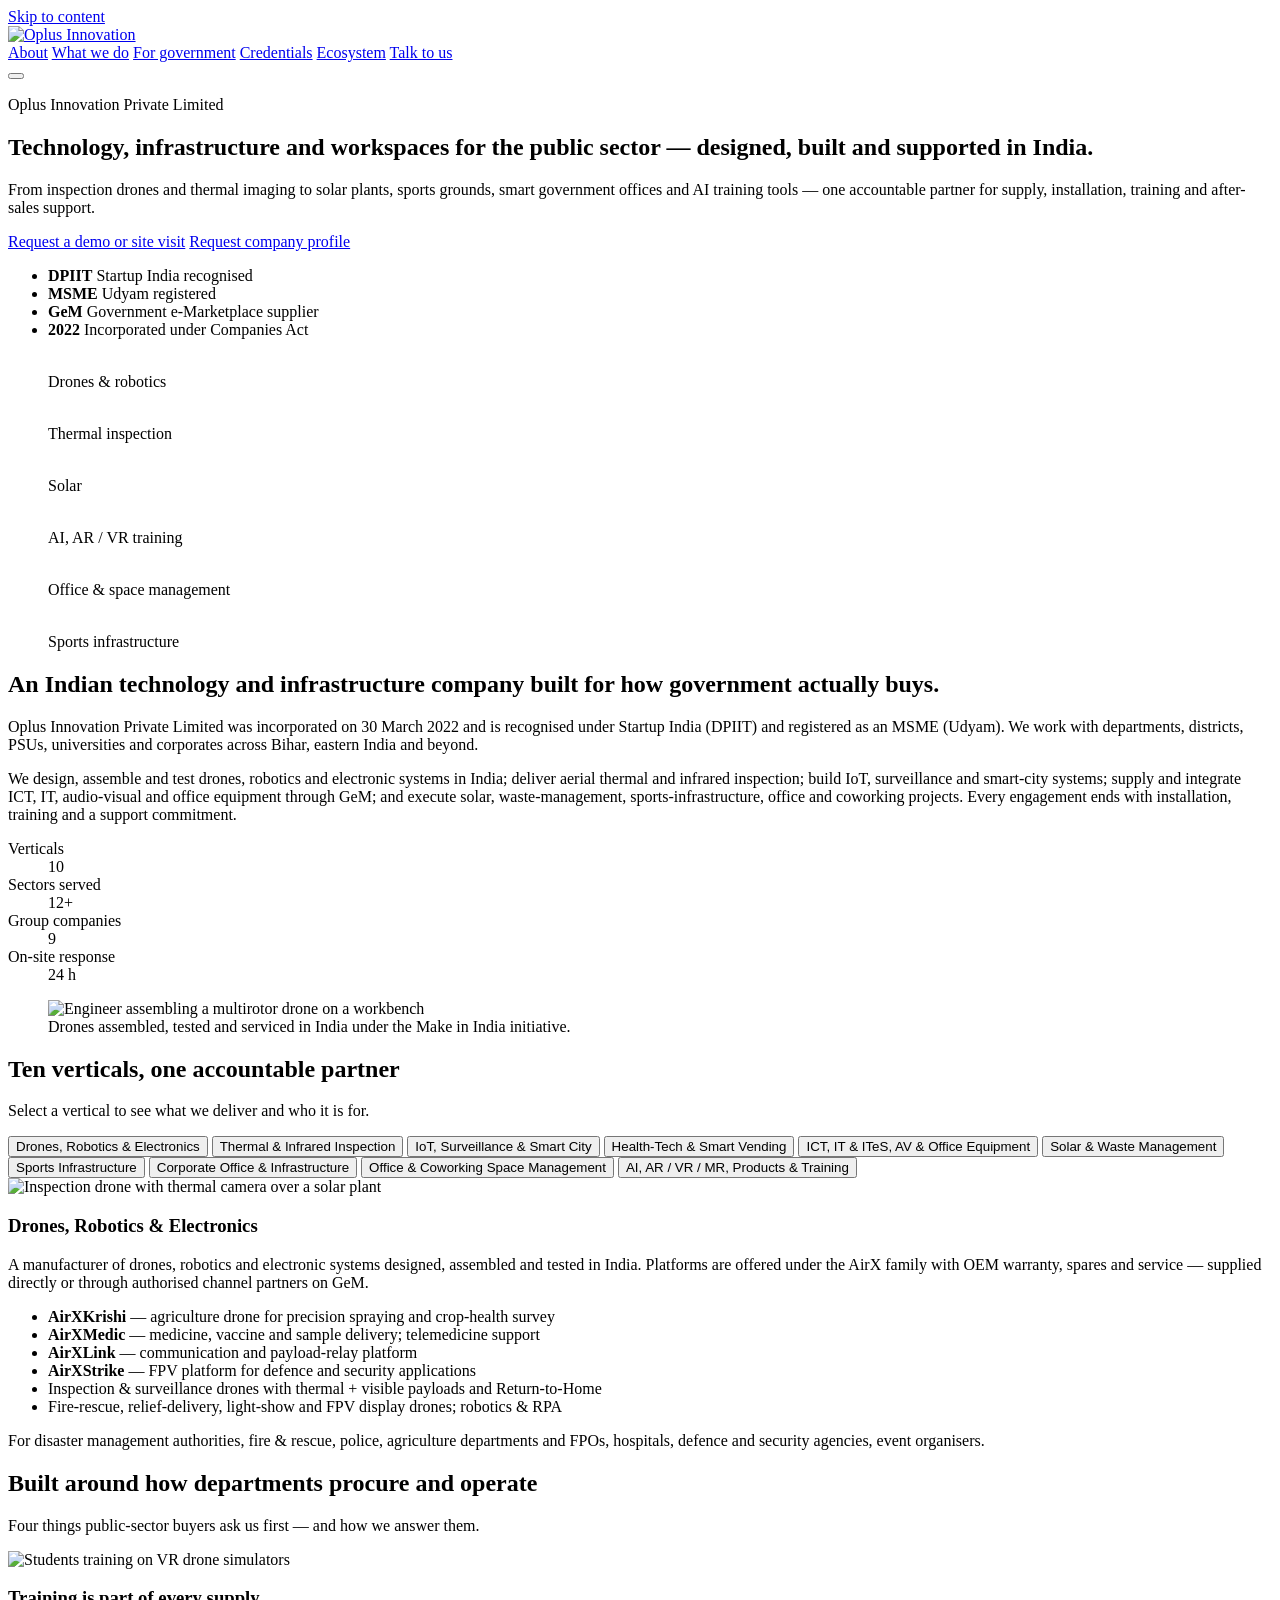
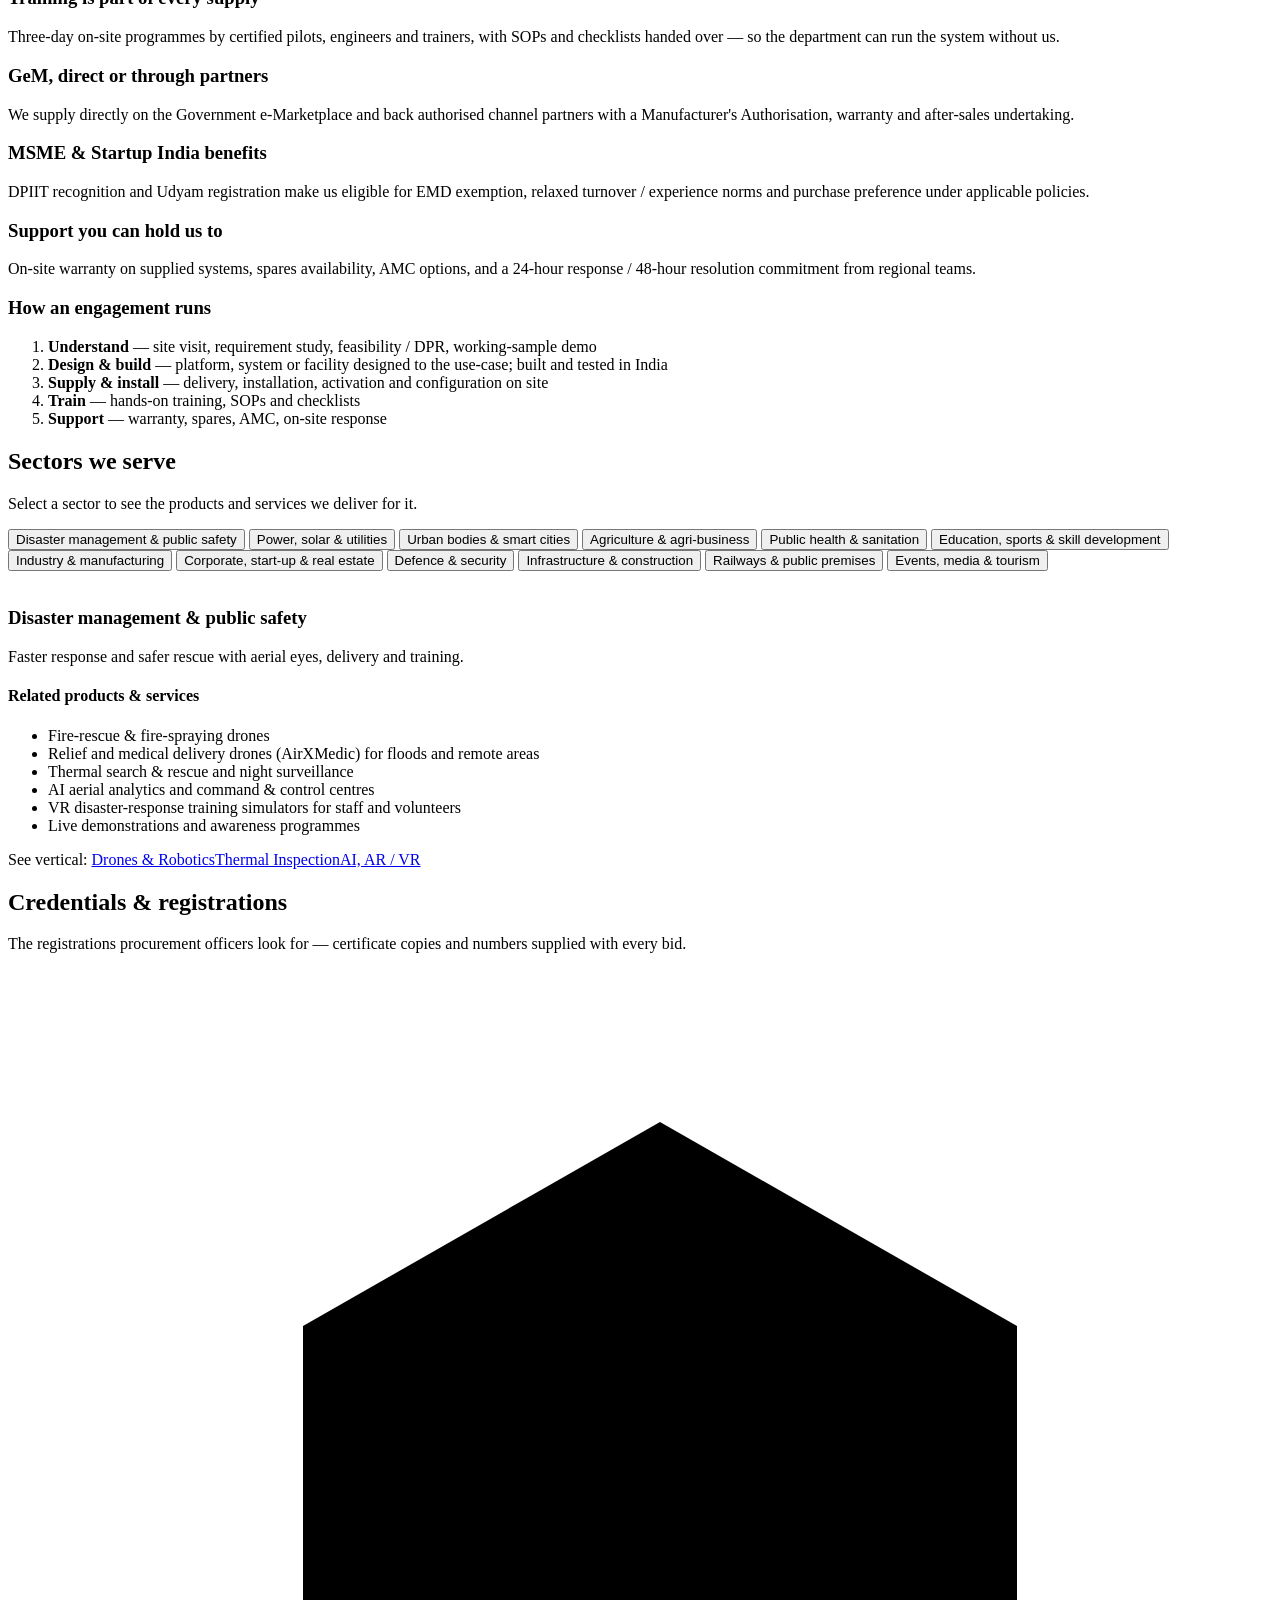
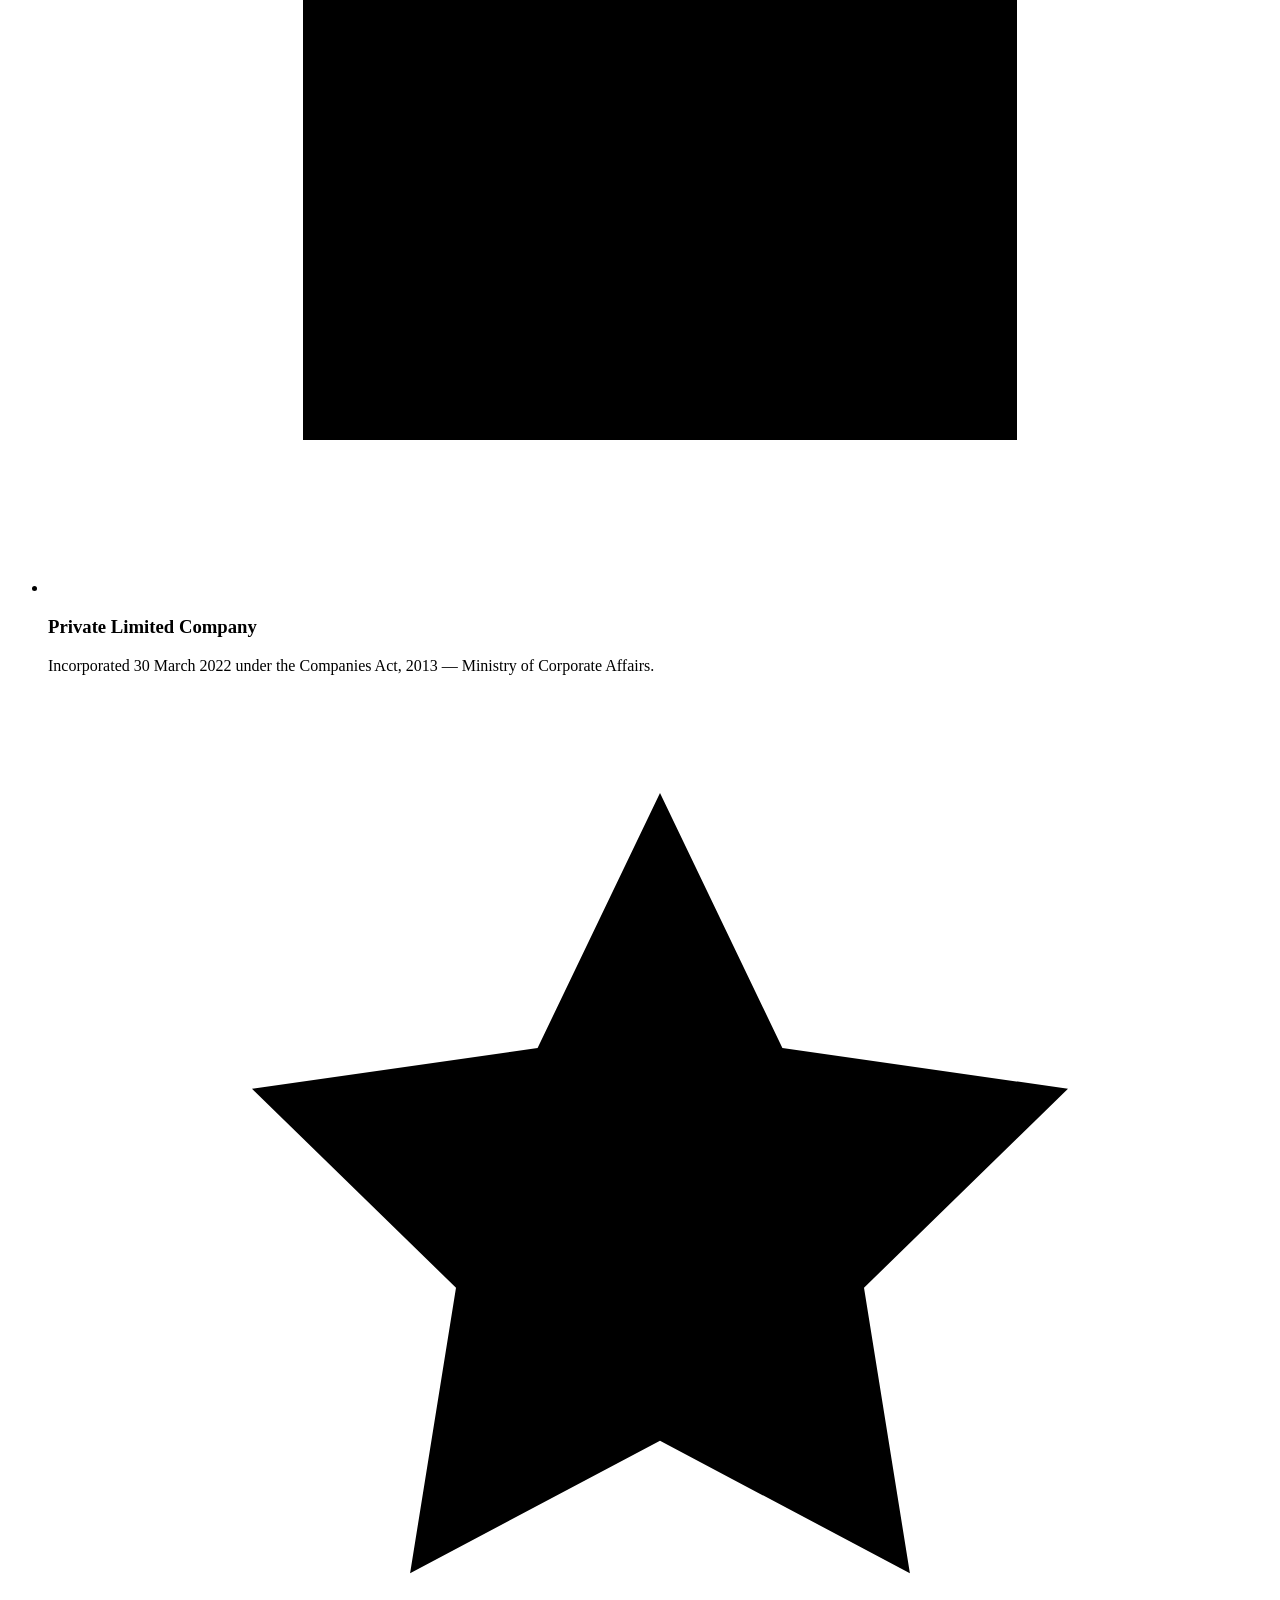
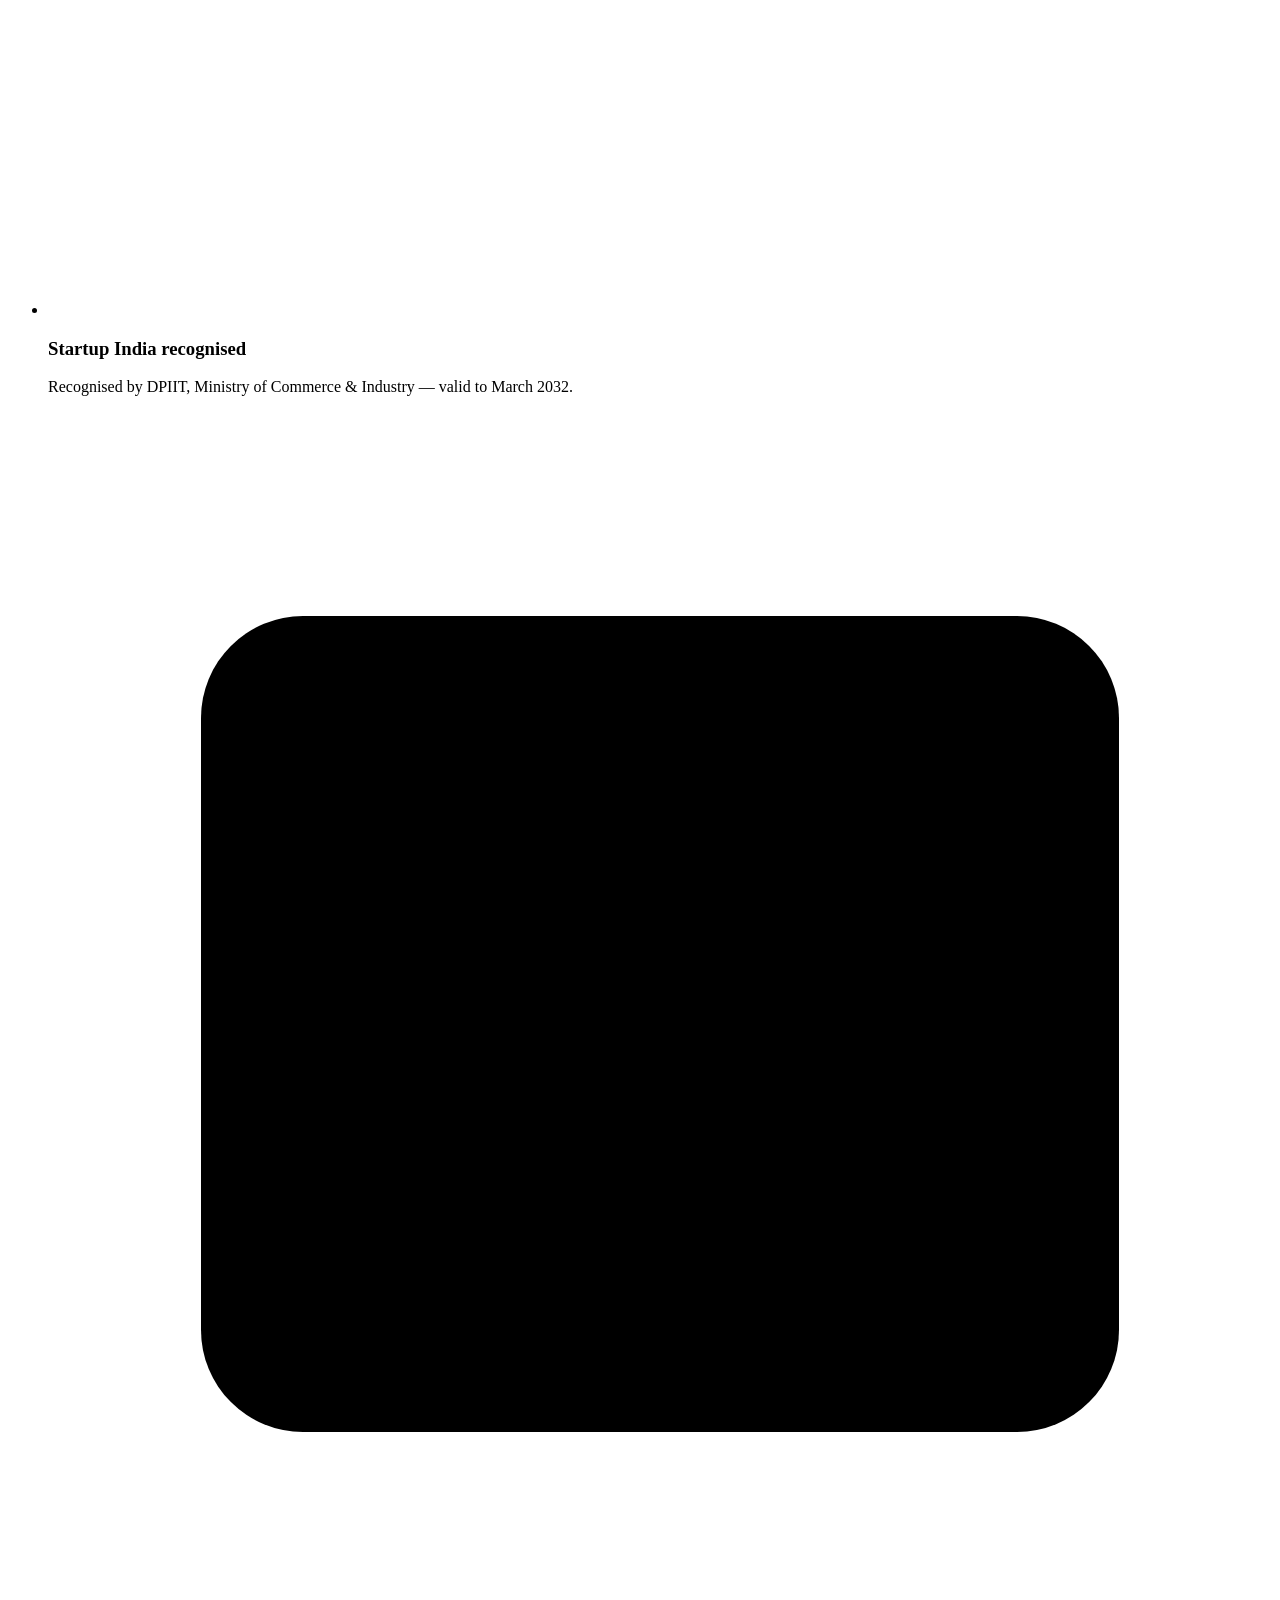
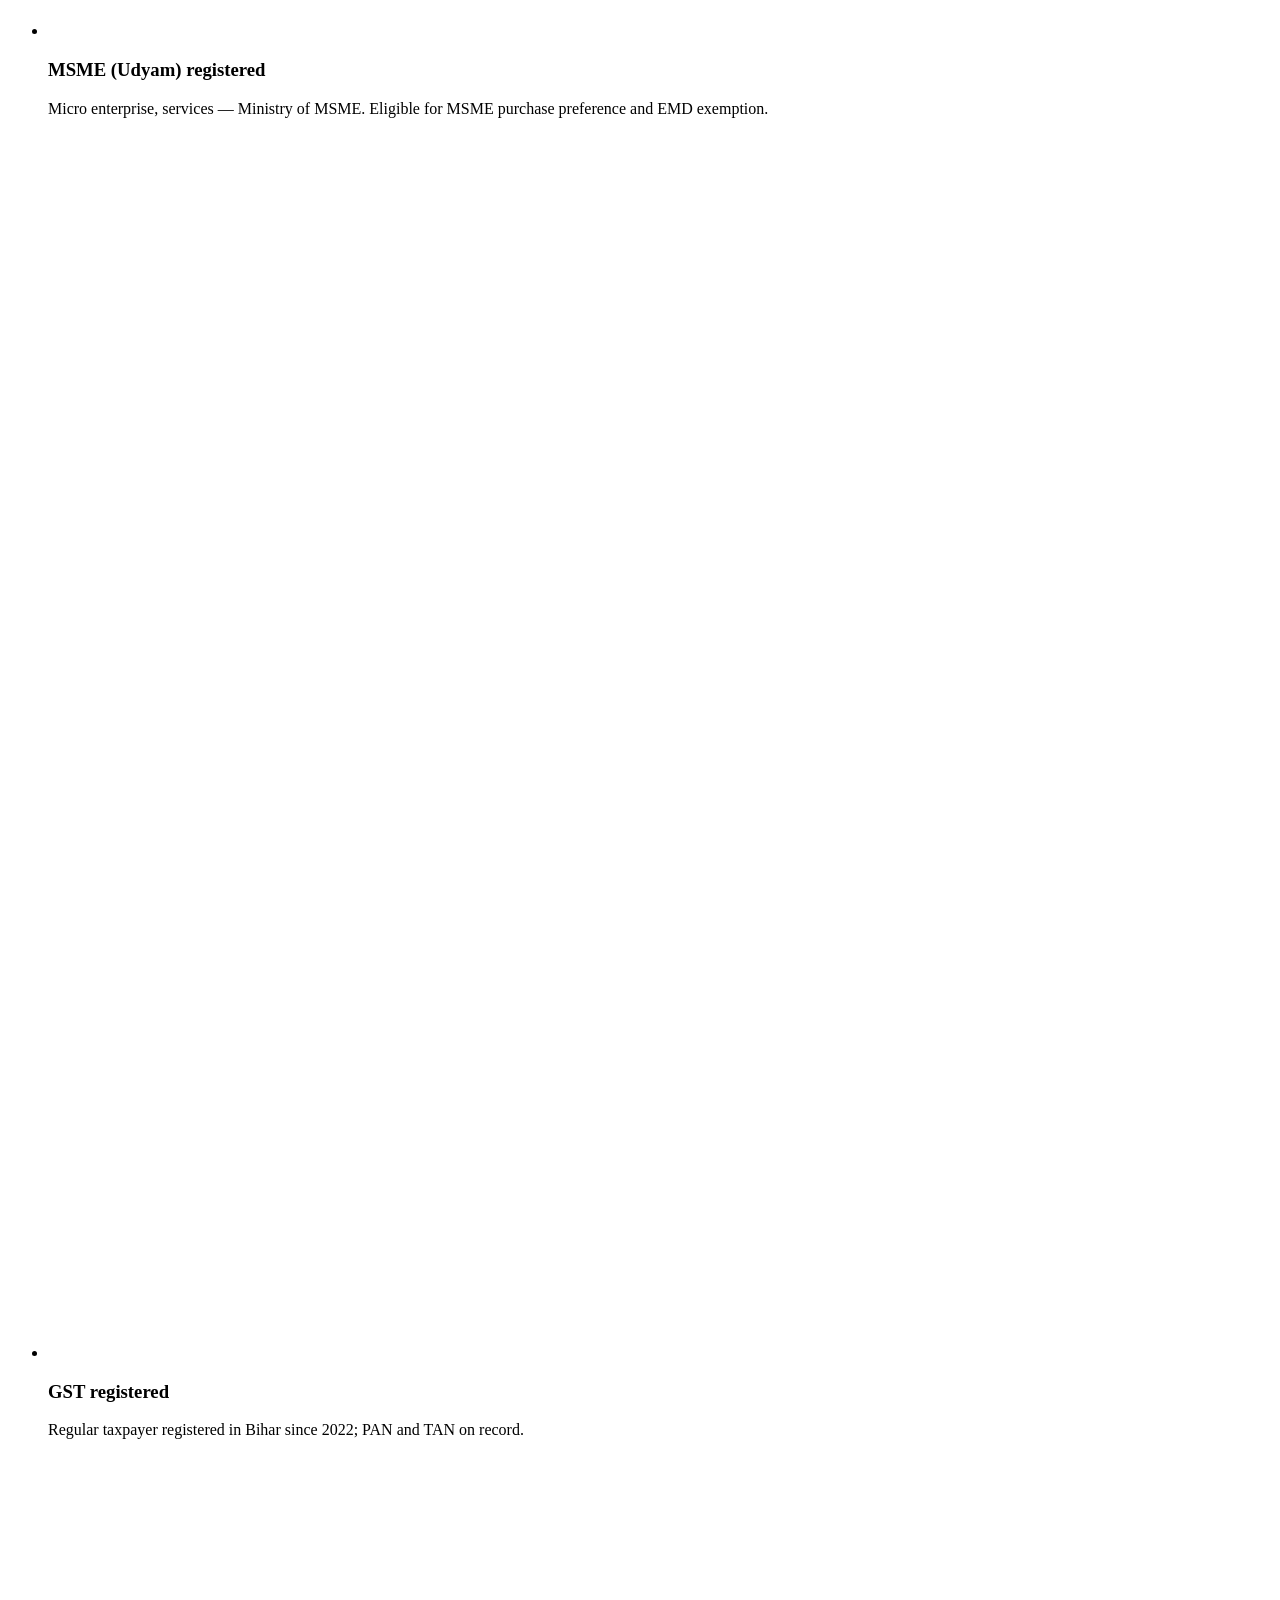
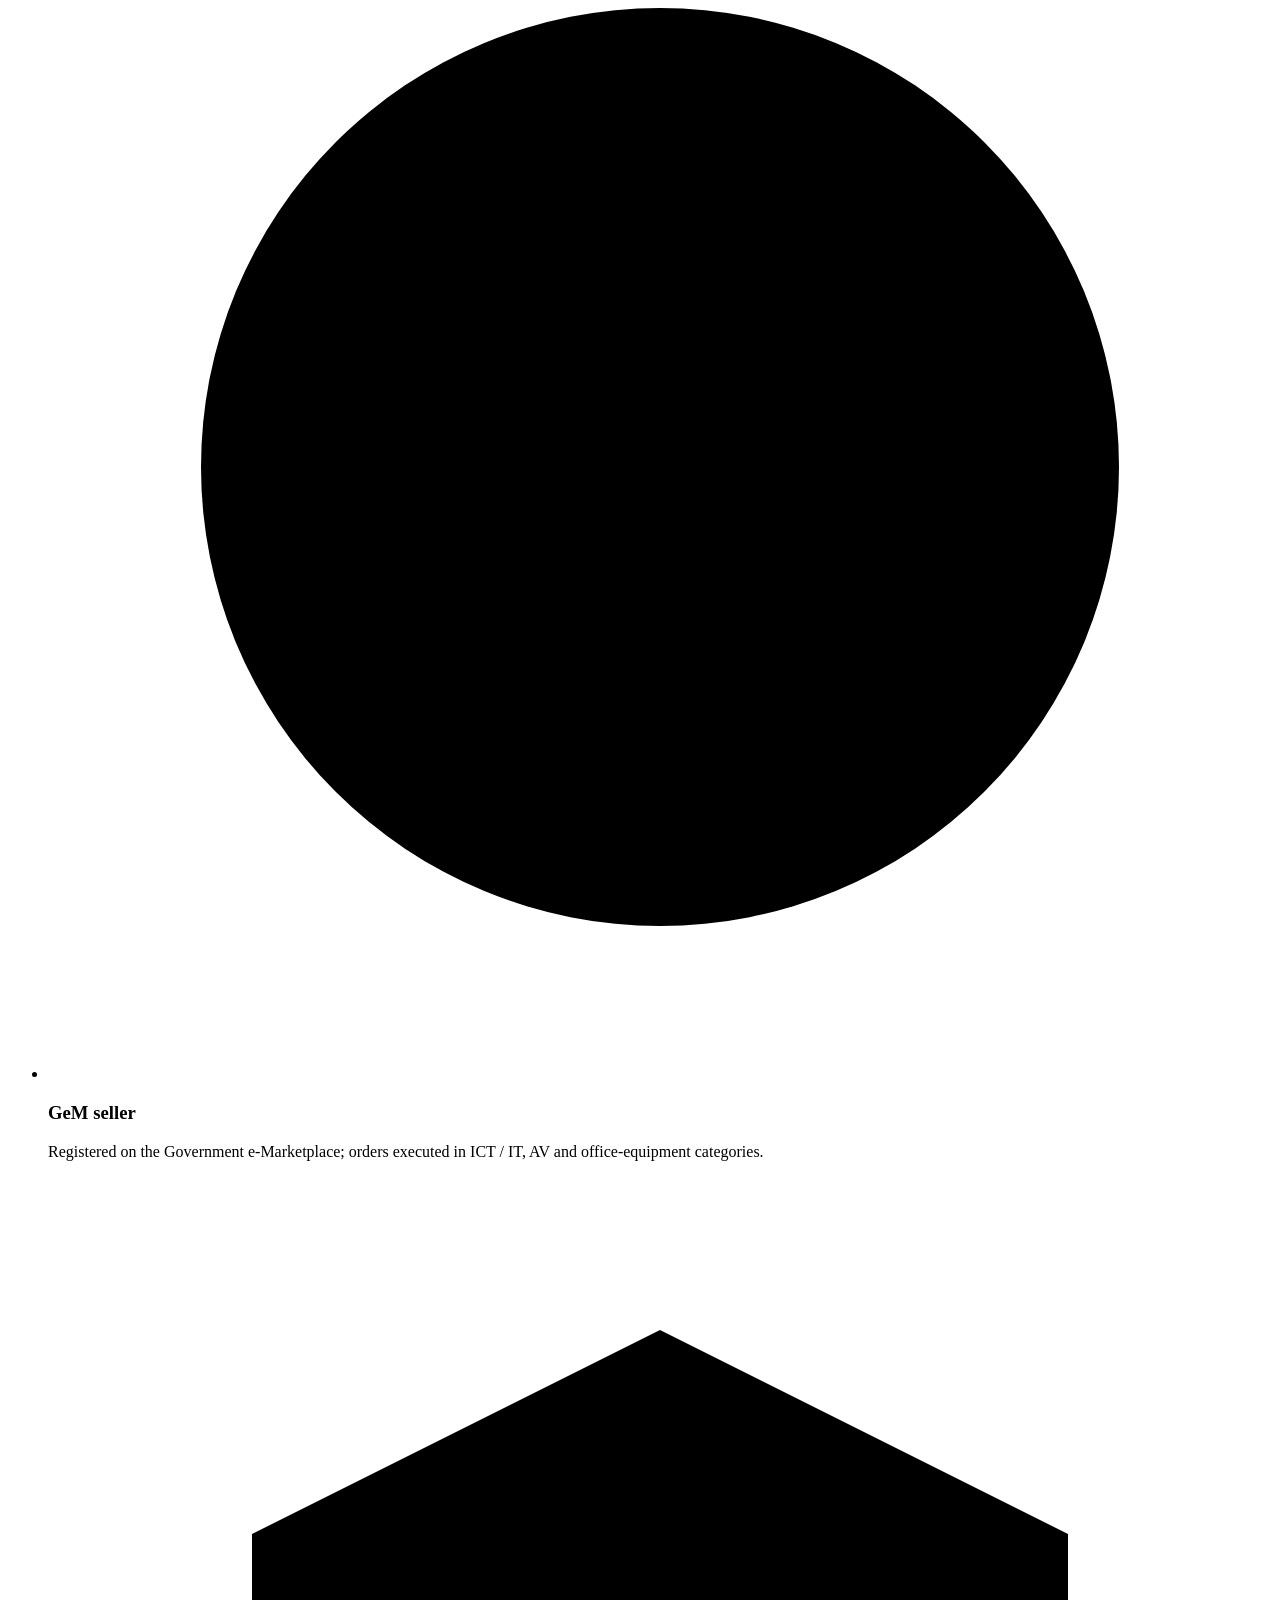
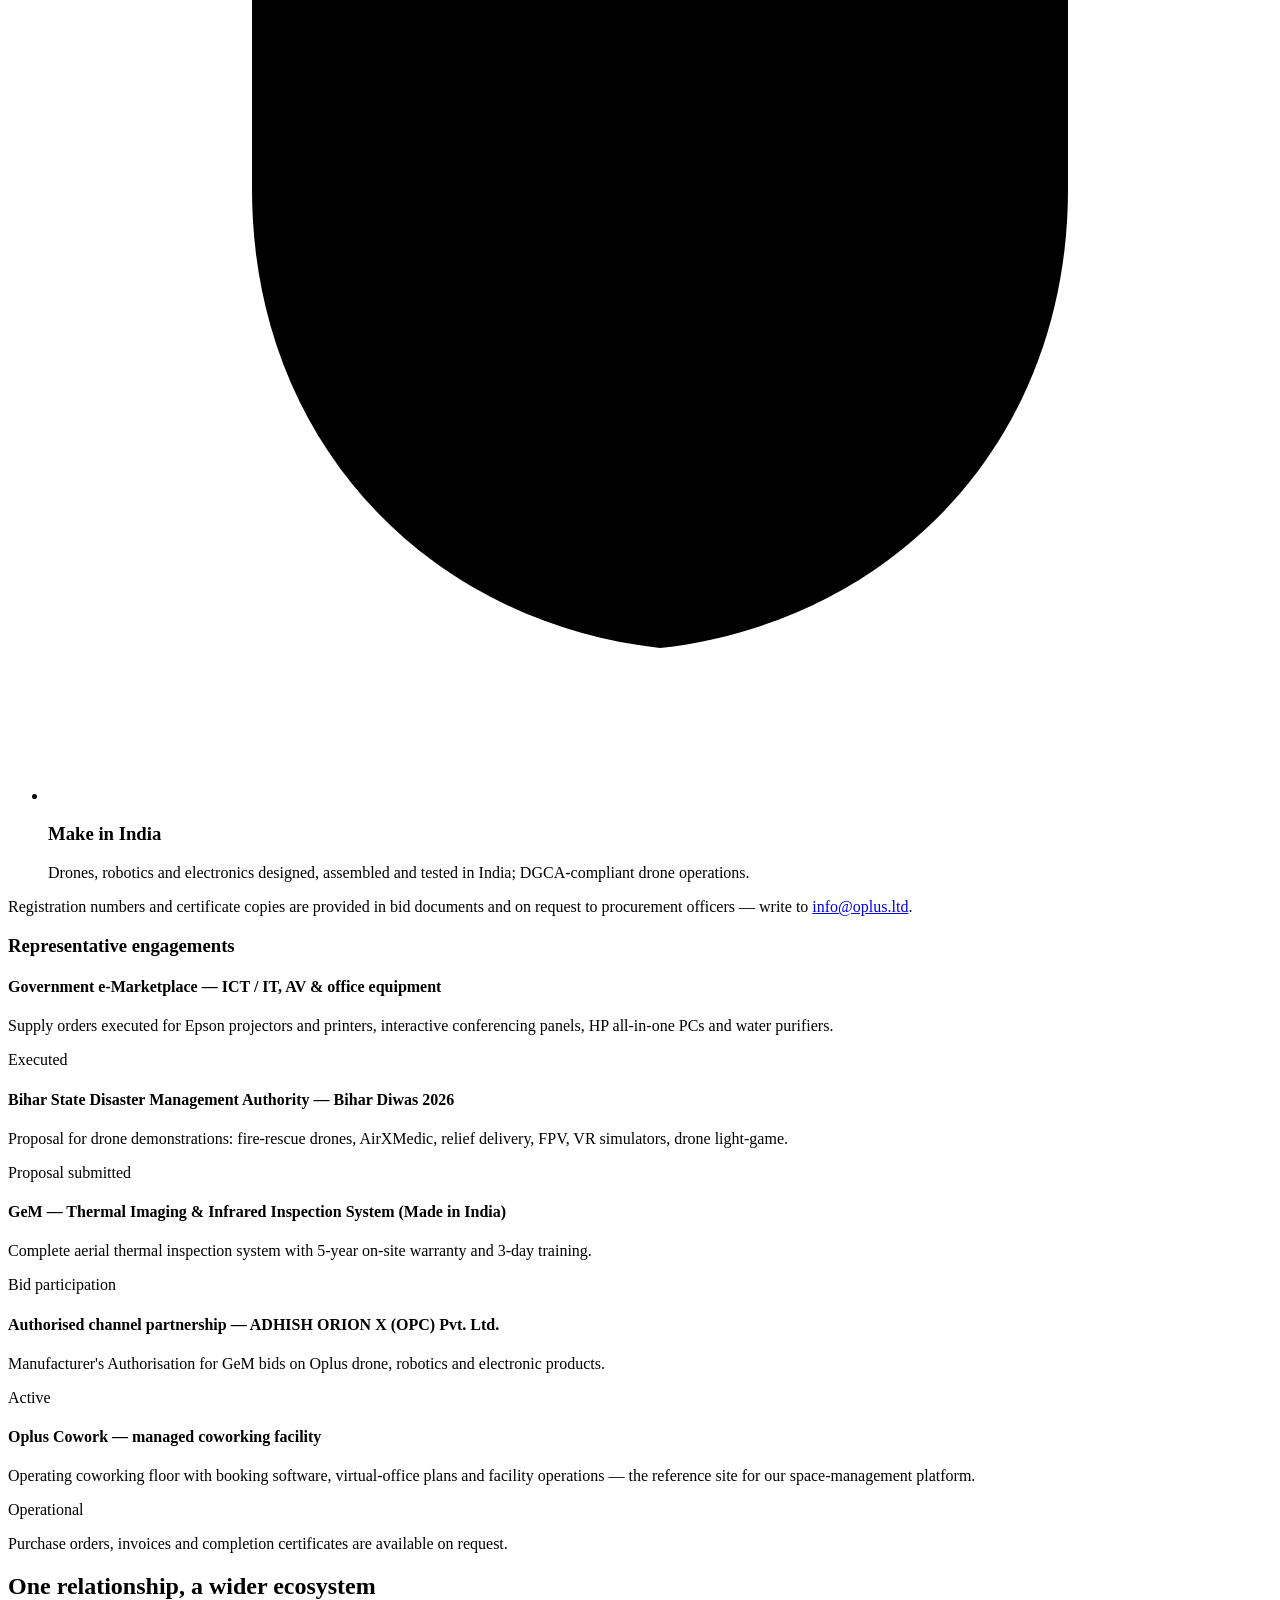
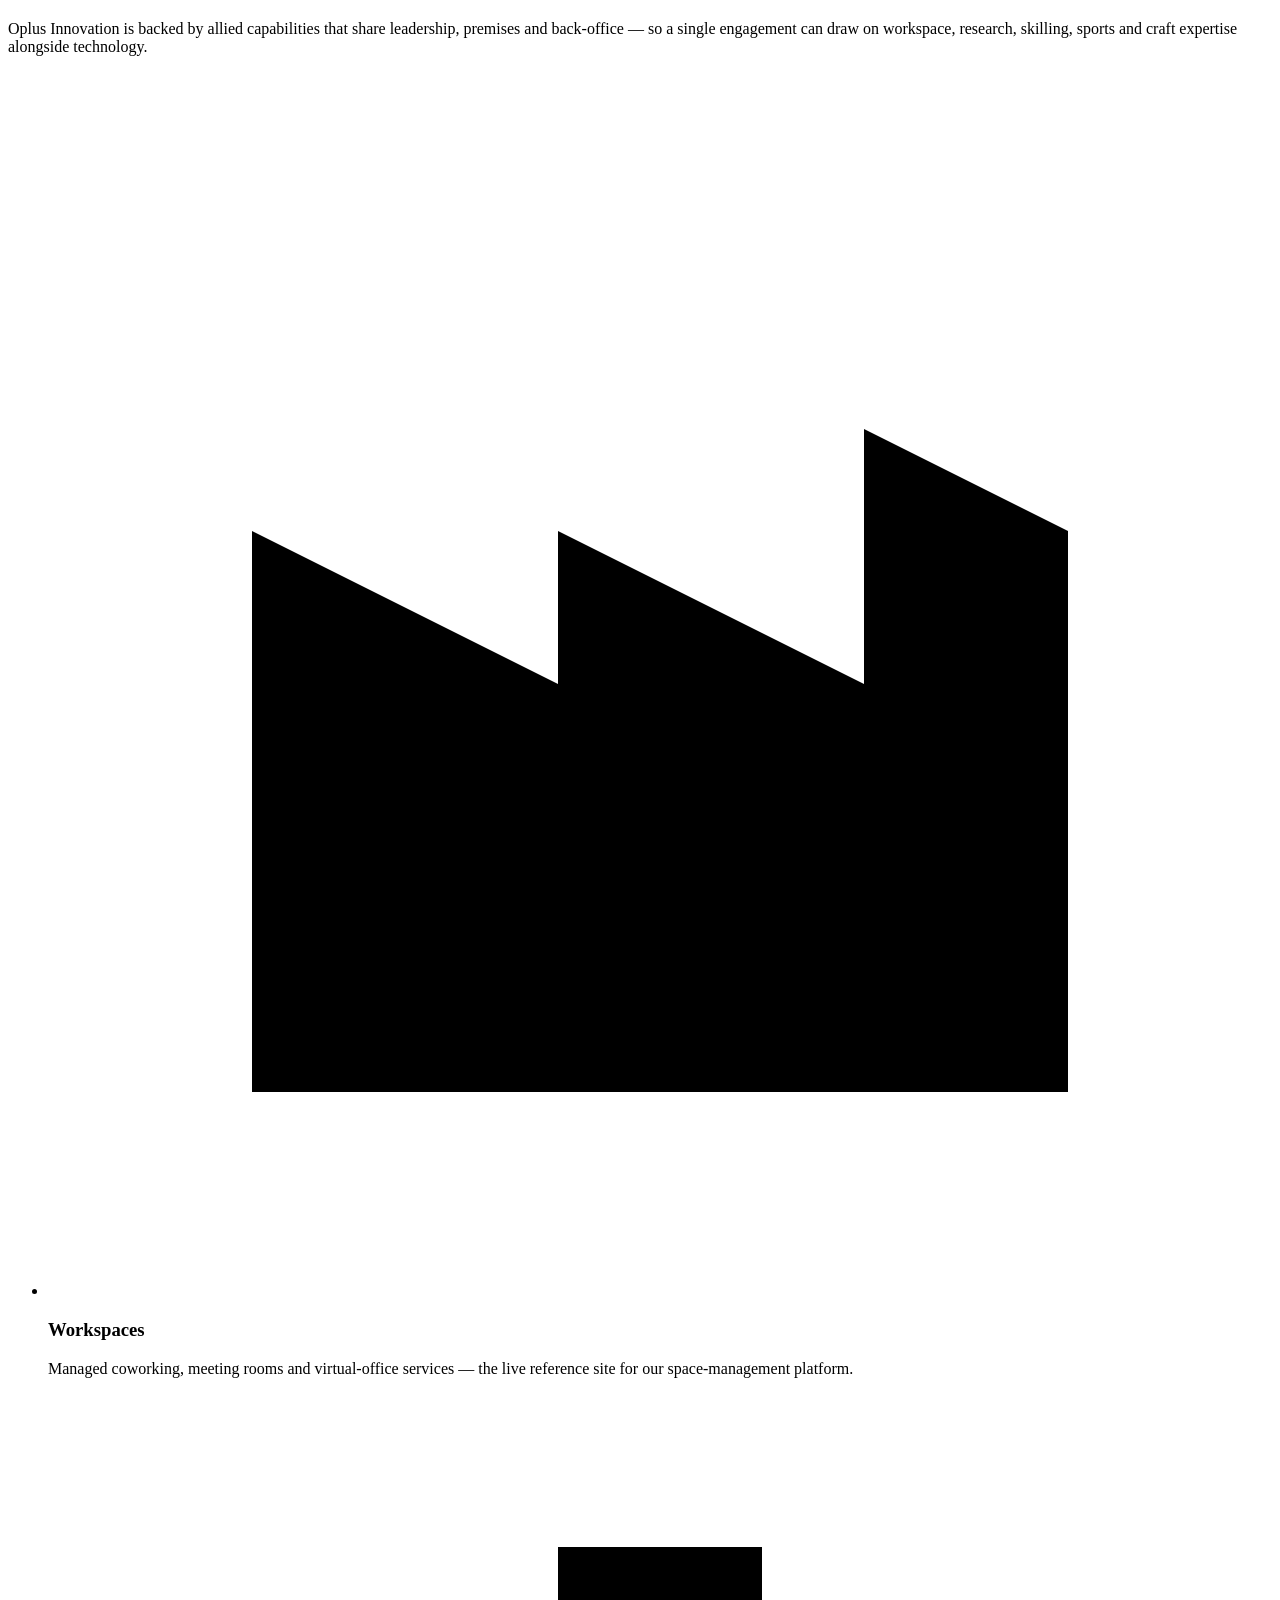
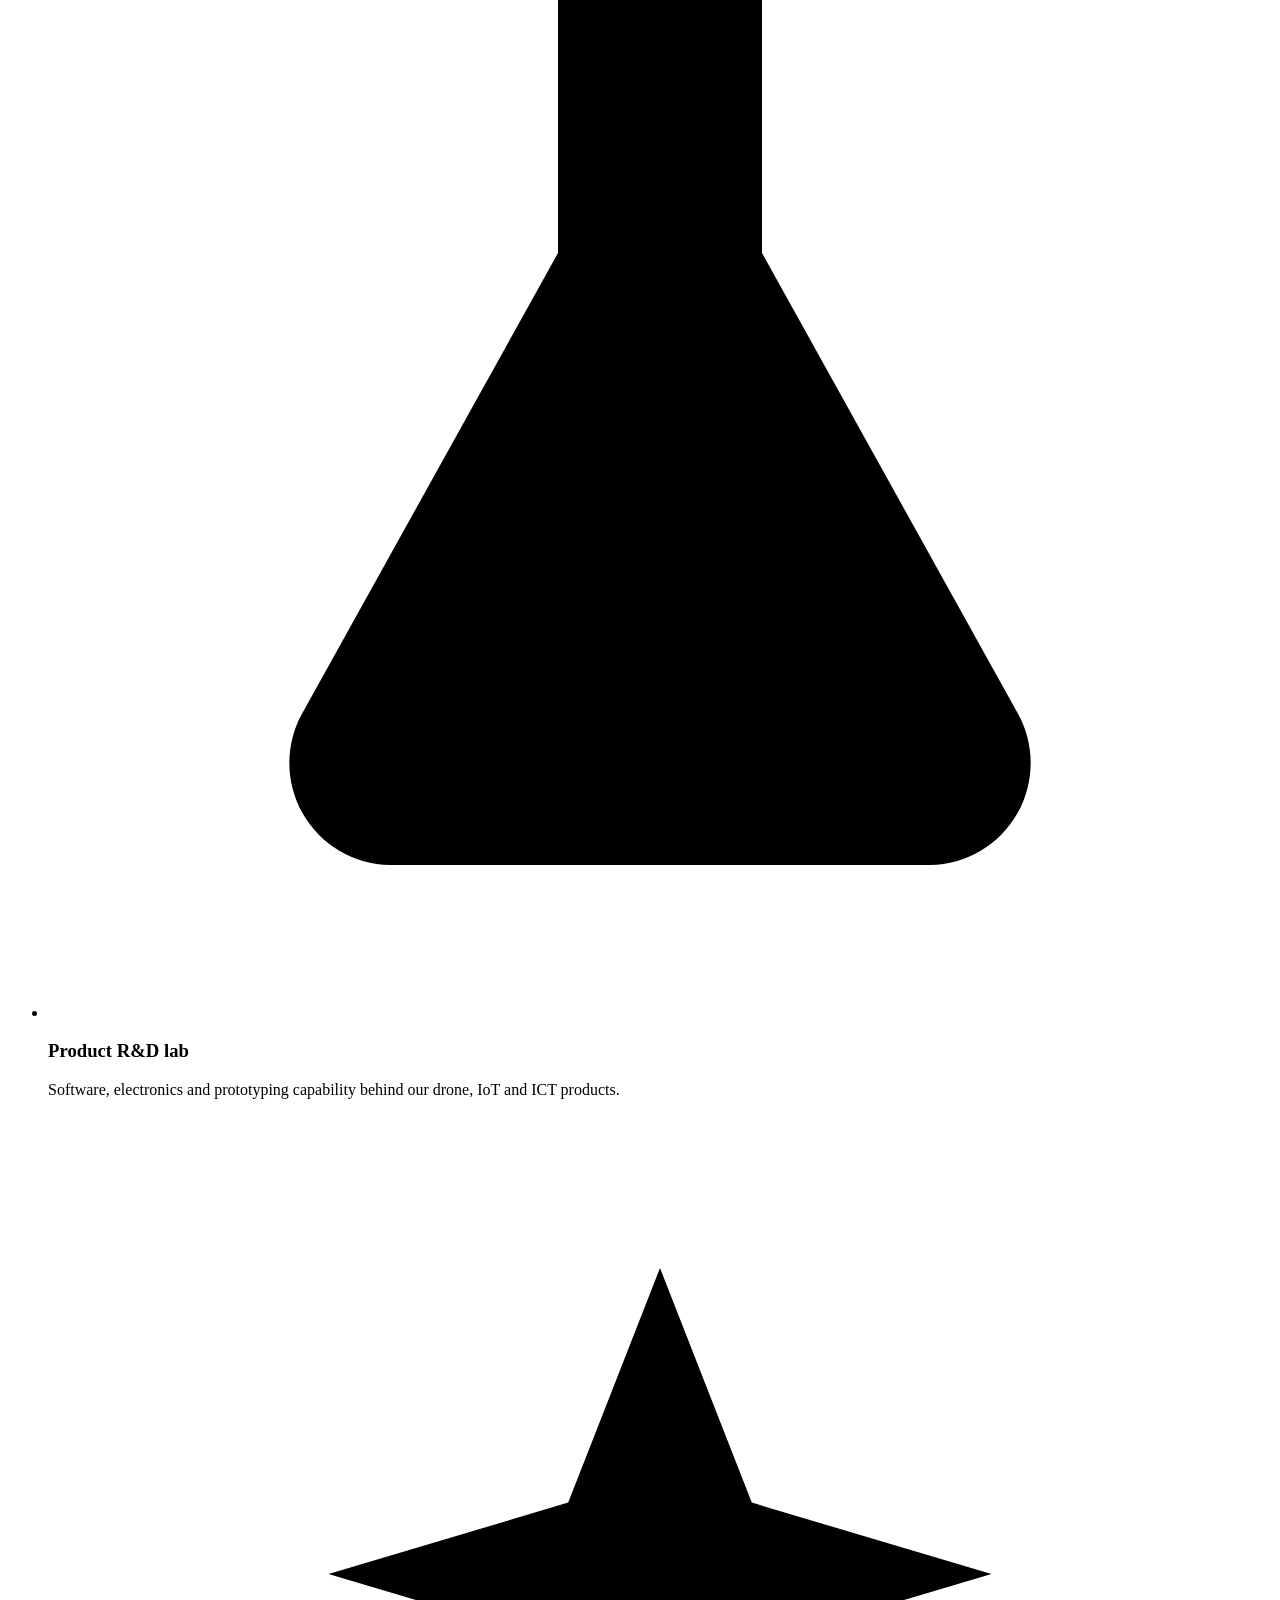
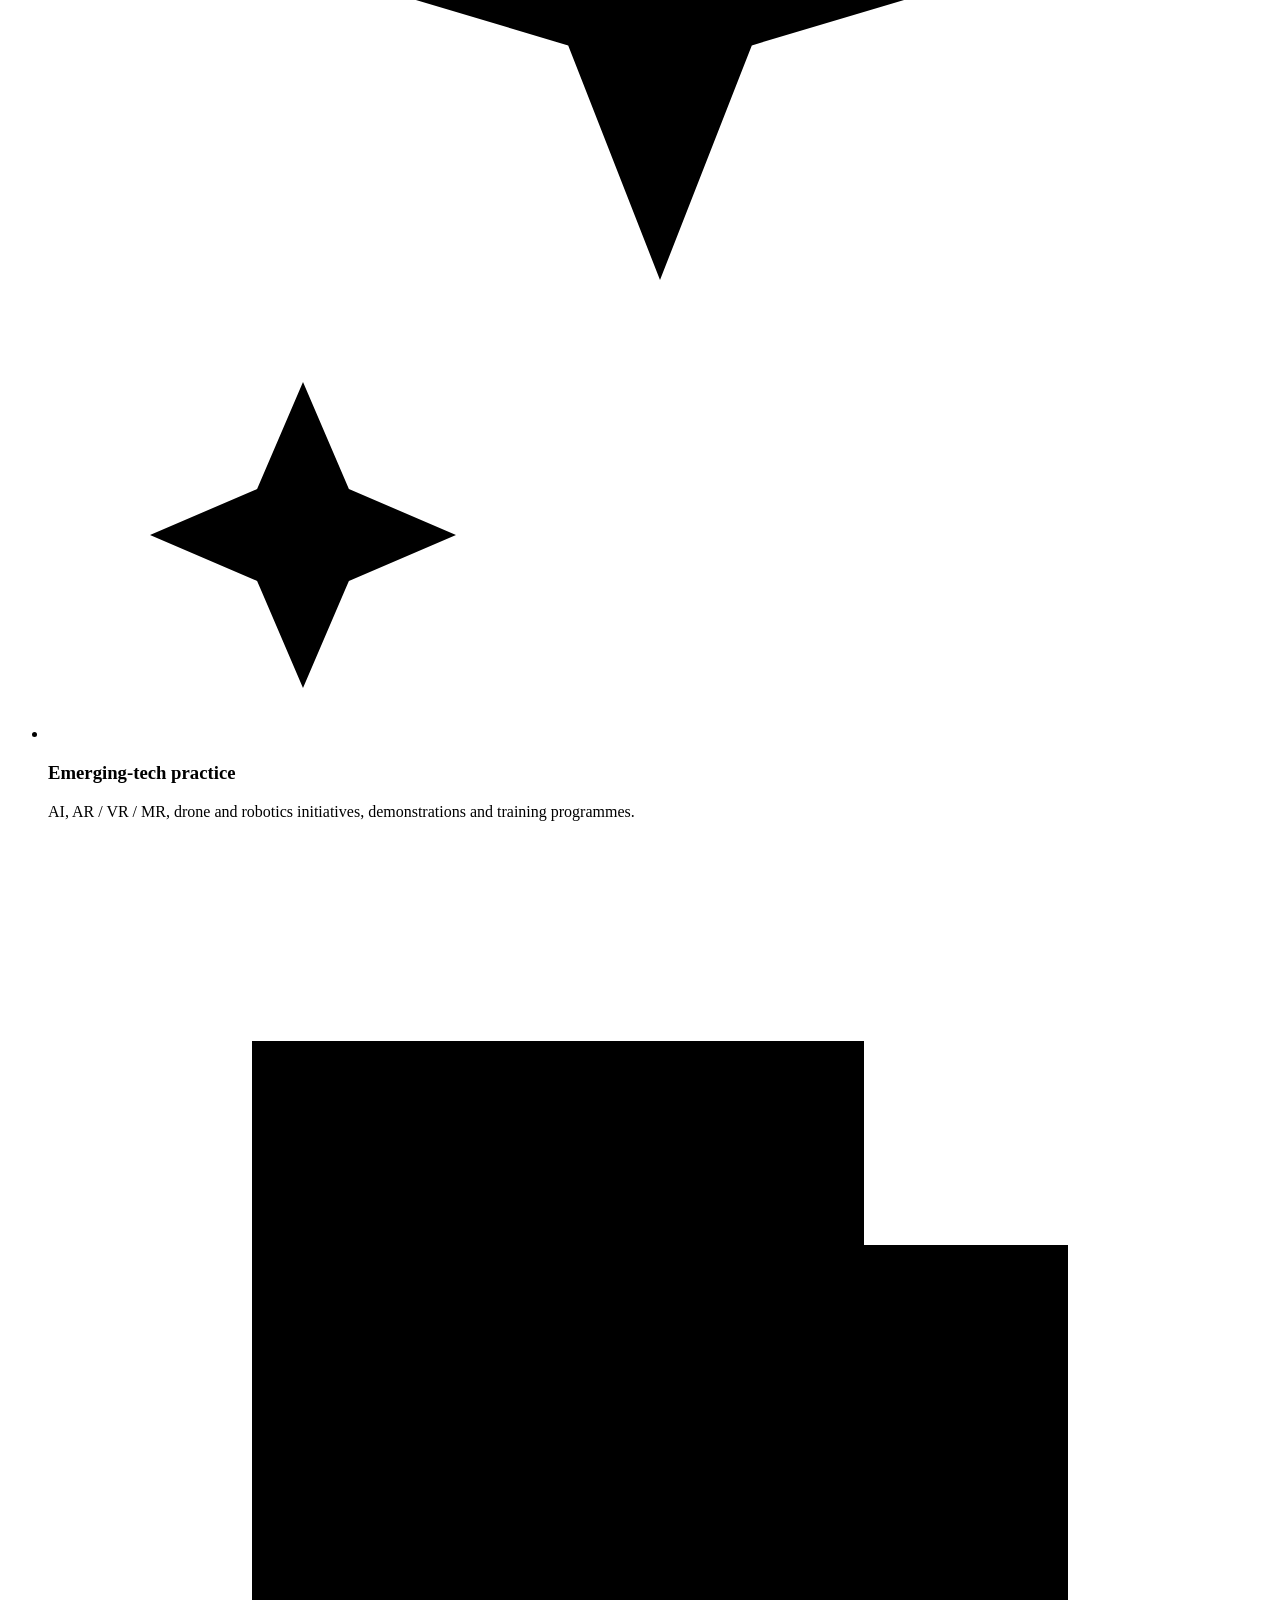
==== index.html @ 41cf627f "Add website root files (index, CNAME, README)" ====
<!doctype html>
<html lang="en">
<head>
<meta charset="utf-8">
<meta name="viewport" content="width=device-width, initial-scale=1">
<title>Oplus Innovation Private Limited — Drones, Thermal Inspection, IoT, Solar, Govt Office Solutions</title>
<meta name="description" content="Oplus Innovation Private Limited: a DPIIT-recognised, MSME-registered Indian company delivering drones & robotics, thermal inspection, IoT & surveillance, health-tech, ICT, solar, sports infrastructure, office & coworking space management and AI/AR/VR products for government and institutions.">
<link rel="icon" href="img/favicon.png" type="image/png">
<link rel="preconnect" href="https://fonts.googleapis.com">
<link rel="preconnect" href="https://fonts.gstatic.com" crossorigin>
<link href="https://fonts.googleapis.com/css2?family=Space+Grotesk:wght@500;600;700&family=Manrope:wght@400;500;600;700;800&display=swap" rel="stylesheet">
<link rel="stylesheet" href="css/style.css">
<meta property="og:title" content="Oplus Innovation Private Limited">
<meta property="og:description" content="Technology · Infrastructure · Workspaces — designed, built and supported in India.">
<meta property="og:image" content="img/hero_drone.jpg">
</head>
<body>

<a class="skip" href="#main">Skip to content</a>

<header class="nav" id="top">
  <div class="wrap nav__in">
    <a class="nav__brand" href="#top" aria-label="Oplus Innovation home"><img src="img/oplus_logo.png" alt="Oplus Innovation"></a>
    <nav class="nav__links" id="navLinks" aria-label="Primary">
      <a href="#about">About</a>
      <a href="#verticals">What we do</a>
      <a href="#government">For government</a>
      <a href="#credentials">Credentials</a>
      <a href="#ecosystem">Ecosystem</a>
      <a href="#contact" class="btn btn--small">Talk to us</a>
    </nav>
    <button class="nav__toggle" id="navToggle" aria-expanded="false" aria-controls="navLinks" aria-label="Open menu"><span></span><span></span><span></span></button>
  </div>
</header>

<main id="main">

<!-- ============ HERO ============ -->
<section class="hero">
  <div class="wrap hero__grid">
    <div class="hero__copy">
      <p class="hero__kicker">Oplus Innovation Private Limited</p>
      <h1>Technology, infrastructure and workspaces for the public sector — designed, built and supported in India.</h1>
      <p class="hero__lead">From inspection drones and thermal imaging to solar plants, sports grounds, smart government offices and AI training tools — one accountable partner for supply, installation, training and after-sales support.</p>
      <div class="hero__cta">
        <a class="btn" href="#contact">Request a demo or site visit</a>
        <a class="btn btn--ghost" href="mailto:info@oplus.ltd?subject=Request%20for%20Oplus%20Innovation%20company%20profile&amp;body=Please%20share%20the%20Oplus%20Innovation%20company%20profile.%0A%0AName%3A%0AOrganisation%20%2F%20department%3A%0APhone%3A">Request company profile</a>
      </div>
      <ul class="hero__proof" aria-label="Registrations">
        <li><b>DPIIT</b> Startup India recognised</li>
        <li><b>MSME</b> Udyam registered</li>
        <li><b>GeM</b> Government e-Marketplace supplier</li>
        <li><b>2022</b> Incorporated under Companies Act</li>
      </ul>
    </div>
    <div class="mosaic" aria-hidden="true">
      <figure class="mosaic__tile mosaic__tile--big"><img src="img/hero_drone.jpg" alt=""><figcaption>Drones & robotics</figcaption></figure>
      <figure class="mosaic__tile"><img src="img/thermal.jpg" alt=""><figcaption>Thermal inspection</figcaption></figure>
      <figure class="mosaic__tile"><img src="img/solar.jpg" alt=""><figcaption>Solar</figcaption></figure>
      <figure class="mosaic__tile"><img src="img/vr_gov.jpg" alt=""><figcaption>AI, AR / VR training</figcaption></figure>
      <figure class="mosaic__tile"><img src="img/govoffice.jpg" alt=""><figcaption>Office & space management</figcaption></figure>
      <figure class="mosaic__tile"><img src="img/sports.jpg" alt=""><figcaption>Sports infrastructure</figcaption></figure>
    </div>
  </div>
</section>

<!-- ============ ABOUT ============ -->
<section class="section" id="about">
  <div class="wrap split">
    <div class="split__text">
      <h2>An Indian technology and infrastructure company built for how government actually buys.</h2>
      <p>Oplus Innovation Private Limited was incorporated on 30 March 2022 and is recognised under Startup India (DPIIT) and registered as an MSME (Udyam). We work with departments, districts, PSUs, universities and corporates across Bihar, eastern India and beyond.</p>
      <p>We design, assemble and test drones, robotics and electronic systems in India; deliver aerial thermal and infrared inspection; build IoT, surveillance and smart-city systems; supply and integrate ICT, IT, audio-visual and office equipment through GeM; and execute solar, waste-management, sports-infrastructure, office and coworking projects. Every engagement ends with installation, training and a support commitment.</p>
      <dl class="facts">
        <div><dt>Verticals</dt><dd>10</dd></div>
        <div><dt>Sectors served</dt><dd>12+</dd></div>
        <div><dt>Group companies</dt><dd>9</dd></div>
        <div><dt>On-site response</dt><dd>24 h</dd></div>
      </dl>
    </div>
    <figure class="split__media">
      <img src="img/workshop.jpg" alt="Engineer assembling a multirotor drone on a workbench" loading="lazy">
      <figcaption>Drones assembled, tested and serviced in India under the Make in India initiative.</figcaption>
    </figure>
  </div>
</section>

<!-- ============ VERTICALS ============ -->
<section class="section section--tint" id="verticals">
  <div class="wrap">
    <div class="section__head">
      <h2>Ten verticals, one accountable partner</h2>
      <p>Select a vertical to see what we deliver and who it is for.</p>
    </div>
    <div class="tabs" data-tabs>
      <div class="tabs__list" role="tablist" aria-label="Business verticals">
        <button role="tab" aria-selected="true" aria-controls="v1" id="t1">Drones, Robotics & Electronics</button>
        <button role="tab" aria-selected="false" aria-controls="v2" id="t2" tabindex="-1">Thermal & Infrared Inspection</button>
        <button role="tab" aria-selected="false" aria-controls="v3" id="t3" tabindex="-1">IoT, Surveillance & Smart City</button>
        <button role="tab" aria-selected="false" aria-controls="v4" id="t4" tabindex="-1">Health-Tech & Smart Vending</button>
        <button role="tab" aria-selected="false" aria-controls="v5" id="t5" tabindex="-1">ICT, IT & ITeS, AV & Office Equipment</button>
        <button role="tab" aria-selected="false" aria-controls="v6" id="t6" tabindex="-1">Solar & Waste Management</button>
        <button role="tab" aria-selected="false" aria-controls="v7" id="t7" tabindex="-1">Sports Infrastructure</button>
        <button role="tab" aria-selected="false" aria-controls="v8" id="t8" tabindex="-1">Corporate Office & Infrastructure</button>
        <button role="tab" aria-selected="false" aria-controls="v9" id="t9" tabindex="-1">Office & Coworking Space Management</button>
        <button role="tab" aria-selected="false" aria-controls="v10" id="t10" tabindex="-1">AI, AR / VR / MR, Products & Training</button>
      </div>

      <div class="tabs__panels">
        <article class="panel" id="v1" role="tabpanel" aria-labelledby="t1">
          <img src="img/hero_drone.jpg" alt="Inspection drone with thermal camera over a solar plant" loading="lazy">
          <div>
            <h3>Drones, Robotics & Electronics</h3>
            <p>A manufacturer of drones, robotics and electronic systems designed, assembled and tested in India. Platforms are offered under the AirX family with OEM warranty, spares and service — supplied directly or through authorised channel partners on GeM.</p>
            <ul class="list">
              <li><b>AirXKrishi</b> — agriculture drone for precision spraying and crop-health survey</li>
              <li><b>AirXMedic</b> — medicine, vaccine and sample delivery; telemedicine support</li>
              <li><b>AirXLink</b> — communication and payload-relay platform</li>
              <li><b>AirXStrike</b> — FPV platform for defence and security applications</li>
              <li>Inspection & surveillance drones with thermal + visible payloads and Return-to-Home</li>
              <li>Fire-rescue, relief-delivery, light-show and FPV display drones; robotics & RPA</li>
            </ul>
            <p class="clients">For disaster management authorities, fire & rescue, police, agriculture departments and FPOs, hospitals, defence and security agencies, event organisers.</p>
          </div>
        </article>

        <article class="panel" id="v2" role="tabpanel" aria-labelledby="t2" hidden>
          <img src="img/thermal.jpg" alt="Thermal image of a transformer showing a hotspot" loading="lazy">
          <div>
            <h3>Thermal & Infrared Inspection</h3>
            <p>Radiometric aerial thermography using uncooled VOx sensors (640 × 512, 7.5–14 µm, ≤ 50 mK) with synchronised ≥ 20 MP visible imaging. Every survey closes with a report identifying hotspots, cold-spots and temperature readings.</p>
            <ul class="list">
              <li>Solar plant thermography — hotspot, diode-failure and string-fault mapping</li>
              <li>Substation, transformer, panel and transmission-line audits</li>
              <li>Roof and façade heat-loss surveys; boiler, pipeline and insulation audits</li>
              <li>Fire-line monitoring, search & rescue, night surveillance</li>
              <li>Turnkey Made-in-India thermal systems with 5-year on-site warranty and 3-day training</li>
            </ul>
            <p class="clients">For power and solar developers, DISCOMs, industrial plants, building owners, disaster management and fire services.</p>
          </div>
        </article>

        <article class="panel" id="v3" role="tabpanel" aria-labelledby="t3" hidden>
          <img src="img/field_demo.jpg" alt="Officials watching a drone demonstration in a field" loading="lazy">
          <div>
            <h3>IoT, Surveillance & Smart City Systems</h3>
            <p>Connected systems that make campuses, cities and facilities safer and more efficient — from sensors and cameras to dashboards and command centres.</p>
            <ul class="list">
              <li>Smart-city sensor networks, smart poles, environmental and traffic monitoring</li>
              <li>Building automation, energy and water monitoring, cold-chain and asset tracking</li>
              <li>Custom IoT devices, gateways and cloud integration with real-time analytics</li>
              <li>CCTV / IP camera networks, NVR/VMS, ANPR, AI video analytics, drone-assisted surveillance</li>
              <li>Command & control centres with video walls and incident workflows</li>
            </ul>
            <p class="clients">For urban local bodies, police and security agencies, industrial campuses, institutions and corporates.</p>
          </div>
        </article>

        <article class="panel" id="v4" role="tabpanel" aria-labelledby="t4" hidden>
          <img src="img/govoffice.jpg" alt="Reception kiosk in a modern office" loading="lazy">
          <div>
            <h3>Health-Tech & Smart Vending</h3>
            <p>Self-service health and hygiene systems for public places and institutions, supplied with installation, operator orientation, AMC and consumable refill plans.</p>
            <ul class="list">
              <li><b>Health ATM kiosks</b> — BP, SpO2, pulse, temperature, BMI, blood glucose and more, with teleconsultation, digital reports and ABHA integration</li>
              <li><b>Sanitary napkin vending machines</b> — coin / UPI / free-dispense, IoT stock alerts, refill service</li>
              <li><b>Napkin incinerators</b> — safe, smokeless disposal</li>
              <li>Smart information, feedback and service-delivery kiosks; digital signage</li>
            </ul>
            <p class="clients">For health departments and PHCs, schools, colleges and hostels, urban local bodies, railways and public premises, corporates.</p>
          </div>
        </article>

        <article class="panel" id="v5" role="tabpanel" aria-labelledby="t5" hidden>
          <img src="img/cowork.jpg" alt="Professionals working on laptops in a modern office" loading="lazy">
          <div>
            <h3>ICT, IT & ITeS Products, Audio-Visual & Office Equipment</h3>
            <p>Information and Communications Technology covers all the devices, networking components, applications and systems that let people and organisations interact in the digital and analog worlds. We supply, integrate and support this entire stack, with an established record of supplying hardware through GeM.</p>
            <ul class="list">
              <li>LAN / WAN, structured cabling, switches, routers, firewalls, Wi-Fi, servers, server rooms, unified communications</li>
              <li>Smart classrooms, computer and ICT labs, e-governance kiosks, citizen-service centres</li>
              <li>Laptops, desktops, all-in-one PCs, printers, projectors, interactive panels, conferencing devices — executed GeM orders include Epson projectors and printers, interactive panels, HP all-in-one PCs and water purifiers</li>
              <li>Custom software, cloud, cybersecurity, system integration, dashboards and analytics</li>
            </ul>
            <p class="clients">For government departments and PSUs, educational institutions, banks and corporates, start-ups and SMEs.</p>
          </div>
        </article>

        <article class="panel" id="v6" role="tabpanel" aria-labelledby="t6" hidden>
          <img src="img/solar.jpg" alt="Technicians installing rooftop solar panels" loading="lazy">
          <div>
            <h3>Solar Energy & Waste Management</h3>
            <p>Clean-energy and environment solutions that pair solar EPC with smart waste-management systems — both backed by our own drone and IoT capabilities for monitoring and O&M.</p>
            <ul class="list">
              <li>Rooftop and ground-mount solar EPC — survey, design, supply, installation, net-metering; MW-scale captive plants</li>
              <li>Solar street lighting, solar pumps, rooftops on schools, hospitals and office buildings; PM-Surya Ghar and PM-KUSUM aligned</li>
              <li>O&M, drone thermal inspection, energy audits, DPRs and subsidy guidance</li>
              <li>Sensor-enabled bins, route optimisation, recycling and disposal management, real-time dashboards</li>
            </ul>
            <p class="clients">For urban local bodies, government departments and PSUs, institutions and hospitals, industrial units, housing societies and farmers.</p>
          </div>
        </article>

        <article class="panel" id="v7" role="tabpanel" aria-labelledby="t7" hidden>
          <img src="img/sports.jpg" alt="Multi-sport synthetic courts under floodlights" loading="lazy">
          <div>
            <h3>Sports Infrastructure</h3>
            <p>Design-and-build of sports facilities for schools, colleges, government bodies and private academies — from a single court to a multi-sport complex — with sports goods, equipment and sportswear supply through our sports partners.</p>
            <ul class="list">
              <li>Synthetic / acrylic courts for badminton, basketball, tennis and volleyball; artificial turf grounds; cricket nets and pitches</li>
              <li>Synthetic running tracks, drainage and sub-base; indoor halls with wooden / PU flooring; gyms</li>
              <li>LED sports floodlighting — solar-integrated where required</li>
              <li>Fixtures, scoreboards, seating, fencing; layouts to federation / Khelo India norms; DPRs and AMC</li>
            </ul>
            <p class="clients">For schools and universities, sports authorities and district administrations, smart-city bodies, housing projects and private academies.</p>
          </div>
        </article>

        <article class="panel" id="v8" role="tabpanel" aria-labelledby="t8" hidden>
          <img src="img/cowork.jpg" alt="Modern office interior with meeting rooms" loading="lazy">
          <div>
            <h3>Corporate Office, Conference Room & Infrastructure Services</h3>
            <p>Turnkey creation of modern, energy-efficient workplaces — from space planning to smart conferencing, HVAC and ongoing facility operations — so clients can open a ready-to-work office without managing multiple vendors.</p>
            <ul class="list">
              <li>Office and conference-room design, interiors, partitions, flooring, lighting and branding</li>
              <li>Projectors, cameras, interactive panels and video-conferencing rooms</li>
              <li>Modular workstations, cabins, meeting furniture and ergonomic seating</li>
              <li>AC and HVAC, structured cabling, networking, access control and CCTV</li>
              <li>Managed serviced offices, AMC and facility operations</li>
            </ul>
            <p class="clients">For corporates opening regional operations, government project offices, banks and NBFCs, start-ups and consultancies.</p>
          </div>
        </article>

        <article class="panel" id="v9" role="tabpanel" aria-labelledby="t9" hidden>
          <img src="img/govoffice.jpg" alt="Government office floor converted into a managed shared workspace" loading="lazy">
          <div>
            <h3>Office & Coworking Space Management, Software & Asset Monetisation</h3>
            <p>Government departments hold large office estates — floors, halls, guest houses, training centres — that are under-used, costly to run and managed on paper. We bring software to run the office, operations to manage the space, and models to turn idle assets into revenue. Our own facility, Oplus Cowork, is the live reference site.</p>
            <ul class="list">
              <li><b>Government Office Management System</b> — room and hall booking, visitor e-pass, attendance and access, asset register, complaint ticketing, energy monitoring, MIS dashboards; e-Office integrable</li>
              <li><b>Coworking & facility platform</b> — memberships, online booking and payments, smart-lock access, GST invoicing, occupancy analytics; white-labelled for institutions</li>
              <li><b>Managed operations</b> — front desk, housekeeping, security coordination, IT and maintenance under one SLA</li>
              <li><b>Asset monetisation</b> — idle property audit → revenue model → coworking floors, incubators, training hubs, rentable halls → build-operate / revenue-share / lease</li>
            </ul>
            <p class="clients">For state secretariats and directorates, district administrations, housing and industrial development boards, universities, PSUs and start-up missions.</p>
          </div>
        </article>

        <article class="panel" id="v10" role="tabpanel" aria-labelledby="t10" hidden>
          <img src="img/vr_gov.jpg" alt="Government officials in a VR disaster-management training session" loading="lazy">
          <div>
            <h3>AI, AR / VR / MR, Products & Training</h3>
            <p>Governments need to deliver services faster, train large workforces, decide on data and communicate with citizens in engaging ways — with limited staff and budgets. We build and supply AI and immersive-technology products for exactly these needs, with training so departments can run them independently.</p>
            <ul class="list">
              <li>Multilingual AI citizen-service assistants on web, WhatsApp and kiosks; document and data intelligence; decision dashboards with predictive alerts; AI video and aerial analytics</li>
              <li>VR training simulators for disaster response, police and fire drills, industrial safety and drone flight</li>
              <li>AR citizen and tourism apps (e.g., AR Drishti Bihar), MR walkthroughs and digital twins, immersive experience centres</li>
              <li>Hardware and content bundles on GeM; capacity-building programmes for officials and teachers; school and youth labs; demonstrations and 30–90 day pilots</li>
            </ul>
            <p class="clients">For disaster management authorities, police and home departments, tourism and culture departments, education and skill departments, smart-city SPVs, agriculture and health departments.</p>
          </div>
        </article>
      </div>
    </div>
  </div>
</section>

<!-- ============ FOR GOVERNMENT ============ -->
<section class="section" id="government">
  <div class="wrap">
    <div class="section__head">
      <h2>Built around how departments procure and operate</h2>
      <p>Four things public-sector buyers ask us first — and how we answer them.</p>
    </div>
    <div class="bento">
      <article class="bento__item bento__item--wide">
        <img src="img/vr_training.jpg" alt="Students training on VR drone simulators" loading="lazy">
        <div class="bento__body">
          <h3>Training is part of every supply</h3>
          <p>Three-day on-site programmes by certified pilots, engineers and trainers, with SOPs and checklists handed over — so the department can run the system without us.</p>
        </div>
      </article>
      <article class="bento__item">
        <div class="bento__body">
          <h3>GeM, direct or through partners</h3>
          <p>We supply directly on the Government e-Marketplace and back authorised channel partners with a Manufacturer's Authorisation, warranty and after-sales undertaking.</p>
        </div>
      </article>
      <article class="bento__item">
        <div class="bento__body">
          <h3>MSME & Startup India benefits</h3>
          <p>DPIIT recognition and Udyam registration make us eligible for EMD exemption, relaxed turnover / experience norms and purchase preference under applicable policies.</p>
        </div>
      </article>
      <article class="bento__item">
        <div class="bento__body">
          <h3>Support you can hold us to</h3>
          <p>On-site warranty on supplied systems, spares availability, AMC options, and a 24-hour response / 48-hour resolution commitment from regional teams.</p>
        </div>
      </article>
      <article class="bento__item bento__item--wide bento__item--dark">
        <div class="bento__body">
          <h3>How an engagement runs</h3>
          <ol class="steps">
            <li><b>Understand</b> — site visit, requirement study, feasibility / DPR, working-sample demo</li>
            <li><b>Design & build</b> — platform, system or facility designed to the use-case; built and tested in India</li>
            <li><b>Supply & install</b> — delivery, installation, activation and configuration on site</li>
            <li><b>Train</b> — hands-on training, SOPs and checklists</li>
            <li><b>Support</b> — warranty, spares, AMC, on-site response</li>
          </ol>
        </div>
      </article>
    </div>
  </div>
</section>

<!-- ============ SECTORS ============ -->
<section class="section section--tint" id="sectors">
  <div class="wrap">
    <div class="section__head">
      <h2>Sectors we serve</h2>
      <p>Select a sector to see the products and services we deliver for it.</p>
    </div>
    <div class="tabs tabs--right" data-tabs>
      <div class="tabs__list" role="tablist" aria-label="Sectors">
        <button role="tab" aria-selected="true" aria-controls="s-disaster" id="st-disaster">Disaster management & public safety</button>
        <button role="tab" aria-selected="false" aria-controls="s-power" id="st-power" tabindex="-1">Power, solar & utilities</button>
        <button role="tab" aria-selected="false" aria-controls="s-urban" id="st-urban" tabindex="-1">Urban bodies & smart cities</button>
        <button role="tab" aria-selected="false" aria-controls="s-agri" id="st-agri" tabindex="-1">Agriculture & agri-business</button>
        <button role="tab" aria-selected="false" aria-controls="s-health" id="st-health" tabindex="-1">Public health & sanitation</button>
        <button role="tab" aria-selected="false" aria-controls="s-education" id="st-education" tabindex="-1">Education, sports & skill development</button>
        <button role="tab" aria-selected="false" aria-controls="s-industry" id="st-industry" tabindex="-1">Industry & manufacturing</button>
        <button role="tab" aria-selected="false" aria-controls="s-corporate" id="st-corporate" tabindex="-1">Corporate, start-up & real estate</button>
        <button role="tab" aria-selected="false" aria-controls="s-defence" id="st-defence" tabindex="-1">Defence & security</button>
        <button role="tab" aria-selected="false" aria-controls="s-infra" id="st-infra" tabindex="-1">Infrastructure & construction</button>
        <button role="tab" aria-selected="false" aria-controls="s-railways" id="st-railways" tabindex="-1">Railways & public premises</button>
        <button role="tab" aria-selected="false" aria-controls="s-events" id="st-events" tabindex="-1">Events, media & tourism</button>
      </div>
      <div class="tabs__panels">
        <article class="panel" id="s-disaster" role="tabpanel" aria-labelledby="st-disaster">
          <img src="img/field_demo.jpg" alt="" loading="lazy">
          <div>
            <h3>Disaster management & public safety</h3>
            <p>Faster response and safer rescue with aerial eyes, delivery and training.</p>
            <h4 class="panel__sub">Related products & services</h4>
            <ul class="list"><li>Fire-rescue & fire-spraying drones</li><li>Relief and medical delivery drones (AirXMedic) for floods and remote areas</li><li>Thermal search & rescue and night surveillance</li><li>AI aerial analytics and command & control centres</li><li>VR disaster-response training simulators for staff and volunteers</li><li>Live demonstrations and awareness programmes</li></ul>
            <p class="clients"><span>See vertical:</span> <a href="#v1" class="chip" data-goto-vertical>Drones & Robotics</a><a href="#v2" class="chip" data-goto-vertical>Thermal Inspection</a><a href="#v10" class="chip" data-goto-vertical>AI, AR / VR</a></p>
          </div>
        </article>
        <article class="panel" id="s-power" role="tabpanel" aria-labelledby="st-power" hidden>
          <img src="img/solar.jpg" alt="" loading="lazy">
          <div>
            <h3>Power, solar & utilities</h3>
            <p>Generate clean power and keep every asset inspected and healthy.</p>
            <h4 class="panel__sub">Related products & services</h4>
            <ul class="list"><li>Rooftop and ground-mount solar EPC; solar pumps and street lighting</li><li>Drone thermal inspection of solar plants, substations and transmission lines</li><li>Solar O&M, performance monitoring and energy audits</li><li>IoT energy and water monitoring</li><li>Thermal imaging systems — Made in India, with warranty and training</li></ul>
            <p class="clients"><span>See vertical:</span> <a href="#v6" class="chip" data-goto-vertical>Solar & Waste</a><a href="#v2" class="chip" data-goto-vertical>Thermal Inspection</a><a href="#v3" class="chip" data-goto-vertical>IoT & Smart City</a></p>
          </div>
        </article>
        <article class="panel" id="s-urban" role="tabpanel" aria-labelledby="st-urban" hidden>
          <img src="img/govoffice.jpg" alt="" loading="lazy">
          <div>
            <h3>Urban bodies & smart cities</h3>
            <p>Smarter city operations, safer streets and better-run public buildings.</p>
            <h4 class="panel__sub">Related products & services</h4>
            <ul class="list"><li>Smart-city sensor networks, smart poles, traffic and environment monitoring</li><li>CCTV / ANPR surveillance and integrated command centres</li><li>Smart waste collection, route optimisation and dashboards</li><li>Government office management software and asset monetisation of idle buildings</li><li>Health ATMs, napkin vending and public-information kiosks</li><li>Drone surveys for encroachment, mapping and infrastructure monitoring</li></ul>
            <p class="clients"><span>See vertical:</span> <a href="#v3" class="chip" data-goto-vertical>IoT & Smart City</a><a href="#v9" class="chip" data-goto-vertical>Office & Space Management</a><a href="#v6" class="chip" data-goto-vertical>Solar & Waste</a></p>
          </div>
        </article>
        <article class="panel" id="s-agri" role="tabpanel" aria-labelledby="st-agri" hidden>
          <img src="img/hero_drone.jpg" alt="" loading="lazy">
          <div>
            <h3>Agriculture & agri-business</h3>
            <p>Precision tools and training for farmers, FPOs and agri departments.</p>
            <h4 class="panel__sub">Related products & services</h4>
            <ul class="list"><li>AirXKrishi agriculture drone — spraying and crop-health survey</li><li>Crop-stress analytics from drone and satellite data</li><li>Solar water pumps and cold-chain IoT monitoring</li><li>Drone operator training and farmer awareness programmes</li><li>Demonstrations and pilots with agriculture departments</li></ul>
            <p class="clients"><span>See vertical:</span> <a href="#v1" class="chip" data-goto-vertical>Drones & Robotics</a><a href="#v6" class="chip" data-goto-vertical>Solar & Waste</a><a href="#v10" class="chip" data-goto-vertical>AI, AR / VR</a></p>
          </div>
        </article>
        <article class="panel" id="s-health" role="tabpanel" aria-labelledby="st-health" hidden>
          <img src="img/govoffice.jpg" alt="" loading="lazy">
          <div>
            <h3>Public health & sanitation</h3>
            <p>Self-service health and hygiene infrastructure for public places.</p>
            <h4 class="panel__sub">Related products & services</h4>
            <ul class="list"><li>Health ATM kiosks with vitals, teleconsultation and ABHA integration</li><li>Sanitary napkin vending machines and incinerators</li><li>AirXMedic drones for medicine, vaccine and sample delivery</li><li>Smart waste and sanitation monitoring</li><li>AMC, refill and operator-training plans</li></ul>
            <p class="clients"><span>See vertical:</span> <a href="#v4" class="chip" data-goto-vertical>Health-Tech & Vending</a><a href="#v1" class="chip" data-goto-vertical>Drones & Robotics</a><a href="#v6" class="chip" data-goto-vertical>Solar & Waste</a></p>
          </div>
        </article>
        <article class="panel" id="s-education" role="tabpanel" aria-labelledby="st-education" hidden>
          <img src="img/vr_training.jpg" alt="" loading="lazy">
          <div>
            <h3>Education, sports & skill development</h3>
            <p>Labs, grounds and programmes that build real skills.</p>
            <h4 class="panel__sub">Related products & services</h4>
            <ul class="list"><li>Drone, robotics and AR/VR labs for schools, colleges and ITIs</li><li>Smart classrooms, ICT labs and interactive panels</li><li>Sports courts, turfs, tracks and floodlighting</li><li>VR drone-flight simulators and student pilot courses</li><li>Capacity-building programmes aligned to skilling missions</li></ul>
            <p class="clients"><span>See vertical:</span> <a href="#v10" class="chip" data-goto-vertical>AI, AR / VR</a><a href="#v5" class="chip" data-goto-vertical>ICT & IT</a><a href="#v7" class="chip" data-goto-vertical>Sports Infrastructure</a></p>
          </div>
        </article>
        <article class="panel" id="s-industry" role="tabpanel" aria-labelledby="st-industry" hidden>
          <img src="img/thermal.jpg" alt="" loading="lazy">
          <div>
            <h3>Industry & manufacturing</h3>
            <p>Prevent failures, secure the plant and cut energy cost.</p>
            <h4 class="panel__sub">Related products & services</h4>
            <ul class="list"><li>Thermal audits of transformers, panels, boilers and pipelines</li><li>Industrial automation, energy monitoring and asset tracking (IoT)</li><li>CCTV, perimeter and drone-assisted surveillance</li><li>Captive solar plants and waste management</li><li>Robotics and RPA for inspection and process automation</li></ul>
            <p class="clients"><span>See vertical:</span> <a href="#v2" class="chip" data-goto-vertical>Thermal Inspection</a><a href="#v3" class="chip" data-goto-vertical>IoT & Smart City</a><a href="#v6" class="chip" data-goto-vertical>Solar & Waste</a></p>
          </div>
        </article>
        <article class="panel" id="s-corporate" role="tabpanel" aria-labelledby="st-corporate" hidden>
          <img src="img/cowork.jpg" alt="" loading="lazy">
          <div>
            <h3>Corporate, start-up & real estate</h3>
            <p>Ready-to-work offices and flexible workspace, delivered end to end.</p>
            <h4 class="panel__sub">Related products & services</h4>
            <ul class="list"><li>Office and conference-room design, furniture, AV and HVAC</li><li>Managed serviced offices and coworking memberships</li><li>Virtual office and business-address services</li><li>Coworking & facility management platform (white-label)</li><li>Progress-monitoring drone surveys and building thermal audits</li></ul>
            <p class="clients"><span>See vertical:</span> <a href="#v8" class="chip" data-goto-vertical>Corporate Office</a><a href="#v9" class="chip" data-goto-vertical>Office & Space Management</a><a href="#v2" class="chip" data-goto-vertical>Thermal Inspection</a></p>
          </div>
        </article>
        <article class="panel" id="s-defence" role="tabpanel" aria-labelledby="st-defence" hidden>
          <img src="img/hero_drone.jpg" alt="" loading="lazy">
          <div>
            <h3>Defence & security</h3>
            <p>Indigenous platforms and systems for security forces.</p>
            <h4 class="panel__sub">Related products & services</h4>
            <ul class="list"><li>AirXStrike FPV platform and AirXLink relay platform</li><li>Surveillance drones with thermal and visible payloads</li><li>ANPR, AI video analytics and command & control centres</li><li>VR simulators for drills and operator training</li><li>Made-in-India electronics with OEM warranty and spares</li></ul>
            <p class="clients"><span>See vertical:</span> <a href="#v1" class="chip" data-goto-vertical>Drones & Robotics</a><a href="#v3" class="chip" data-goto-vertical>IoT & Smart City</a><a href="#v10" class="chip" data-goto-vertical>AI, AR / VR</a></p>
          </div>
        </article>
        <article class="panel" id="s-infra" role="tabpanel" aria-labelledby="st-infra" hidden>
          <img src="img/sports.jpg" alt="" loading="lazy">
          <div>
            <h3>Infrastructure & construction</h3>
            <p>Design-build execution with technology inside every project.</p>
            <h4 class="panel__sub">Related products & services</h4>
            <ul class="list"><li>Sports infrastructure — courts, turfs, tracks, indoor halls</li><li>Office fit-outs, HVAC, electrical and IT infrastructure</li><li>Drone progress surveys, orthomosaic mapping and inspection</li><li>Solar integration for buildings and campuses</li><li>MR walkthroughs and digital twins for planning and review</li></ul>
            <p class="clients"><span>See vertical:</span> <a href="#v7" class="chip" data-goto-vertical>Sports Infrastructure</a><a href="#v8" class="chip" data-goto-vertical>Corporate Office</a><a href="#v10" class="chip" data-goto-vertical>AI, AR / VR</a></p>
          </div>
        </article>
        <article class="panel" id="s-railways" role="tabpanel" aria-labelledby="st-railways" hidden>
          <img src="img/govoffice.jpg" alt="" loading="lazy">
          <div>
            <h3>Railways & public premises</h3>
            <p>Safer, cleaner and more useful public spaces.</p>
            <h4 class="panel__sub">Related products & services</h4>
            <ul class="list"><li>Health ATM kiosks and sanitary napkin vending at stations and terminals</li><li>CCTV surveillance and crowd analytics</li><li>Digital signage and public-information kiosks</li><li>Solar rooftops and energy monitoring</li><li>Space management software for halls, guest houses and rest rooms</li></ul>
            <p class="clients"><span>See vertical:</span> <a href="#v4" class="chip" data-goto-vertical>Health-Tech & Vending</a><a href="#v3" class="chip" data-goto-vertical>IoT & Smart City</a><a href="#v9" class="chip" data-goto-vertical>Office & Space Management</a></p>
          </div>
        </article>
        <article class="panel" id="s-events" role="tabpanel" aria-labelledby="st-events" hidden>
          <img src="img/ar_tourism.jpg" alt="" loading="lazy">
          <div>
            <h3>Events, media & tourism</h3>
            <p>Memorable public experiences — in the sky and on the screen.</p>
            <h4 class="panel__sub">Related products & services</h4>
            <ul class="list"><li>Drone light-shows and interactive drone games</li><li>FPV cinematography and aerial coverage</li><li>AR heritage and tourism guides (e.g., AR Drishti Bihar)</li><li>Immersive AR/VR experience zones for exhibitions and state-day events</li><li>Live technology demonstrations and awareness drives</li></ul>
            <p class="clients"><span>See vertical:</span> <a href="#v1" class="chip" data-goto-vertical>Drones & Robotics</a><a href="#v10" class="chip" data-goto-vertical>AI, AR / VR</a></p>
          </div>
        </article>
      </div>
    </div>
  </div>
</section>

<!-- ============ CREDENTIALS ============ -->
<section class="section" id="credentials">
  <div class="wrap">
    <div class="section__head">
      <h2>Credentials & registrations</h2>
      <p>The registrations procurement officers look for — certificate copies and numbers supplied with every bid.</p>
    </div>
    <ul class="badges">
      <li><span class="badges__icon" aria-hidden="true"><svg viewBox="0 0 24 24"><path d="M3 21h18M5 21V7l7-4 7 4v14"/><path d="M9 21v-5h6v5"/></svg></span><h3>Private Limited Company</h3><p>Incorporated 30 March 2022 under the Companies Act, 2013 — Ministry of Corporate Affairs.</p></li>
      <li><span class="badges__icon" aria-hidden="true"><svg viewBox="0 0 24 24"><path d="M12 2l2.4 5 5.6.8-4 3.9.9 5.6-4.9-2.6-4.9 2.6.9-5.6-4-3.9 5.6-.8Z"/></svg></span><h3>Startup India recognised</h3><p>Recognised by DPIIT, Ministry of Commerce & Industry — valid to March 2032.</p></li>
      <li><span class="badges__icon" aria-hidden="true"><svg viewBox="0 0 24 24"><rect x="3" y="4" width="18" height="16" rx="2"/><path d="M7 12l3 3 7-7"/></svg></span><h3>MSME (Udyam) registered</h3><p>Micro enterprise, services — Ministry of MSME. Eligible for MSME purchase preference and EMD exemption.</p></li>
      <li><span class="badges__icon" aria-hidden="true"><svg viewBox="0 0 24 24"><path d="M4 7h16M4 12h16M4 17h10"/></svg></span><h3>GST registered</h3><p>Regular taxpayer registered in Bihar since 2022; PAN and TAN on record.</p></li>
      <li><span class="badges__icon" aria-hidden="true"><svg viewBox="0 0 24 24"><circle cx="12" cy="12" r="9"/><path d="M3 12h18M12 3c3 3 3 15 0 18M12 3c-3 3-3 15 0 18"/></svg></span><h3>GeM seller</h3><p>Registered on the Government e-Marketplace; orders executed in ICT / IT, AV and office-equipment categories.</p></li>
      <li><span class="badges__icon" aria-hidden="true"><svg viewBox="0 0 24 24"><path d="M12 3 4 7v5c0 5 3.5 8.5 8 9 4.5-.5 8-4 8-9V7Z"/></svg></span><h3>Make in India</h3><p>Drones, robotics and electronics designed, assembled and tested in India; DGCA-compliant drone operations.</p></li>
    </ul>
    <p class="note">Registration numbers and certificate copies are provided in bid documents and on request to procurement officers — write to <a href="mailto:info@oplus.ltd">info@oplus.ltd</a>.</p>

    <h3 class="sub">Representative engagements</h3>
    <div class="track">
      <article><h4>Government e-Marketplace — ICT / IT, AV & office equipment</h4><p>Supply orders executed for Epson projectors and printers, interactive conferencing panels, HP all-in-one PCs and water purifiers.</p><span>Executed</span></article>
      <article><h4>Bihar State Disaster Management Authority — Bihar Diwas 2026</h4><p>Proposal for drone demonstrations: fire-rescue drones, AirXMedic, relief delivery, FPV, VR simulators, drone light-game.</p><span>Proposal submitted</span></article>
      <article><h4>GeM — Thermal Imaging & Infrared Inspection System (Made in India)</h4><p>Complete aerial thermal inspection system with 5-year on-site warranty and 3-day training.</p><span>Bid participation</span></article>
      <article><h4>Authorised channel partnership — ADHISH ORION X (OPC) Pvt. Ltd.</h4><p>Manufacturer's Authorisation for GeM bids on Oplus drone, robotics and electronic products.</p><span>Active</span></article>
      <article><h4>Oplus Cowork — managed coworking facility</h4><p>Operating coworking floor with booking software, virtual-office plans and facility operations — the reference site for our space-management platform.</p><span>Operational</span></article>
    </div>
    <p class="note">Purchase orders, invoices and completion certificates are available on request.</p>
  </div>
</section>

<!-- ============ ECOSYSTEM ============ -->
<section class="section section--dark" id="ecosystem">
  <div class="wrap">
    <div class="section__head">
      <h2>One relationship, a wider ecosystem</h2>
      <p>Oplus Innovation is backed by allied capabilities that share leadership, premises and back-office — so a single engagement can draw on workspace, research, skilling, sports and craft expertise alongside technology.</p>
    </div>
    <ul class="eco">
      <li><span class="eco__icon" aria-hidden="true"><svg viewBox="0 0 24 24"><path d="M4 20V9l6 3V9l6 3V7l4 2v11Z M8 20v-4h3v4M14 20v-4h3v4"/></svg></span><h3>Workspaces</h3><p>Managed coworking, meeting rooms and virtual-office services — the live reference site for our space-management platform.</p></li>
      <li><span class="eco__icon" aria-hidden="true"><svg viewBox="0 0 24 24"><path d="M9 3h6M10 3v6l-5 9a2 2 0 0 0 1.7 3h10.6a2 2 0 0 0 1.7-3l-5-9V3"/></svg></span><h3>Product R&D lab</h3><p>Software, electronics and prototyping capability behind our drone, IoT and ICT products.</p></li>
      <li><span class="eco__icon" aria-hidden="true"><svg viewBox="0 0 24 24"><path d="M12 3l1.8 4.6L18.5 9l-4.7 1.4L12 15l-1.8-4.6L5.5 9l4.7-1.4Z M5 17l.9 2.1L8 20l-2.1.9L5 23l-.9-2.1L2 20l2.1-.9Z"/></svg></span><h3>Emerging-tech practice</h3><p>AI, AR / VR / MR, drone and robotics initiatives, demonstrations and training programmes.</p></li>
      <li><span class="eco__icon" aria-hidden="true"><svg viewBox="0 0 24 24"><path d="M4 4h12l4 4v12H4Z M16 4v4h4 M8 13h8M8 17h5"/></svg></span><h3>Research & policy</h3><p>Studies, DPRs and advisory on sustainable urban development, environment and public policy.</p></li>
      <li><span class="eco__icon" aria-hidden="true"><svg viewBox="0 0 24 24"><path d="M2 9l10-5 10 5-10 5Z M6 11v5c0 1.5 3 3 6 3s6-1.5 6-3v-5"/></svg></span><h3>Skilling & livelihoods</h3><p>Training and livelihood programmes for artisans, weavers and youth; capacity-building with institutions.</p></li>
      <li><span class="eco__icon" aria-hidden="true"><svg viewBox="0 0 24 24"><path d="M12 3a9 9 0 0 0 0 18c1.2 0 2-.8 2-2 0-.6-.3-1-.6-1.4-.3-.4-.4-.8-.4-1.2 0-1 .9-1.9 2-1.9H17a4 4 0 0 0 4-4c0-4.4-4-7.5-9-7.5Z M7.5 10.5h.01M10 7h.01M14 7h.01M16.5 10h.01"/></svg></span><h3>Craft, art & culture</h3><p>Handloom, handicraft, painting and art from 1000+ artisans — art, murals and installations for public spaces.</p></li>
      <li><span class="eco__icon" aria-hidden="true"><svg viewBox="0 0 24 24"><path d="M12 3a9 9 0 1 0 0 18 9 9 0 0 0 0-18Z M3 12h18 M12 3c3 3 3 15 0 18M12 3c-3 3-3 15 0 18"/></svg></span><h3>Sports</h3><p>Sports goods, equipment, sportswear and events that support the sports-infrastructure vertical.</p></li>
      <li><span class="eco__icon" aria-hidden="true"><svg viewBox="0 0 24 24"><path d="M3 7h13l5 5-5 5H3Z M8 7v10"/></svg></span><h3>Trading & execution</h3><p>Sourcing, distribution and project-execution support across the portfolio.</p></li>
    </ul>
  </div>
</section>

<!-- ============ CONTACT ============ -->
<section class="section" id="contact">
  <div class="wrap contact">
    <div class="contact__text">
      <h2>Ready to bring new technology to your project?</h2>
      <p>Call us for a demo, a site survey, a working-sample inspection or a workspace tour. We respond within one working day.</p>
      <ul class="contact__list">
        <li><span>Phone</span><a href="tel:+919122329999">+91 91223 29999</a></li>
        <li><span>Email</span><a href="mailto:info@oplus.ltd">info@oplus.ltd</a></li>
        <li><span>Registered office</span>3rd Floor, RK Niwash, Rupashpur, Bailey Road, Near Ishan International Girls School, Danapur, Patna, Bihar – 801503</li>
        <li><span>Company</span>Private Limited Company · Startup India (DPIIT) recognised · MSME (Udyam) · GST registered · GeM seller</li>
      </ul>
    </div>
    <form class="form" action="mailto:info@oplus.ltd" method="post" enctype="text/plain" id="contactForm">
      <label>Your name<input name="name" type="text" autocomplete="name" required></label>
      <label>Organisation / department<input name="organisation" type="text" autocomplete="organization"></label>
      <label>Phone or email<input name="contact" type="text" autocomplete="email" required></label>
      <label>What do you need?
        <select name="interest">
          <option>Drones, robotics & thermal inspection</option>
          <option>IoT, surveillance & smart city</option>
          <option>Health ATM / vending machines</option>
          <option>ICT, IT & office equipment (GeM)</option>
          <option>Solar & waste management</option>
          <option>Sports infrastructure</option>
          <option>Office & coworking space management</option>
          <option>AI, AR / VR / MR & training</option>
          <option>Company profile / credentials request</option>
          <option>Something else</option>
        </select>
      </label>
      <label>Message<textarea name="message" rows="4" placeholder="Site, quantity, timeline — anything that helps us prepare"></textarea></label>
      <button class="btn" type="submit">Send enquiry</button>
      <p class="form__hint">Opens your email app with the details filled in. Or write directly to info@oplus.ltd.</p>
    </form>
  </div>
</section>

</main>

<footer class="footer">
  <div class="wrap footer__in">
    <img src="img/oplus_logo.png" alt="Oplus Innovation" class="footer__logo">
    <p>Oplus Innovation Private Limited · Technology, infrastructure and workspaces — designed, built and supported in India.</p>
    <nav aria-label="Footer">
      <a href="#about">About</a><a href="#verticals">What we do</a><a href="#government">For government</a><a href="#credentials">Credentials</a><a href="#ecosystem">Ecosystem</a><a href="#contact">Contact</a>
      <a href="mailto:info@oplus.ltd?subject=Request%20for%20Oplus%20Innovation%20company%20profile">Request company profile</a>
    </nav>
    <p class="footer__fine">© <span id="year"></span> Oplus Innovation Private Limited. www.oplus.ltd · info@oplus.ltd · +91 91223 29999</p>
  </div>
</footer>

<script src="js/main.js" defer></script>
</body>
</html>
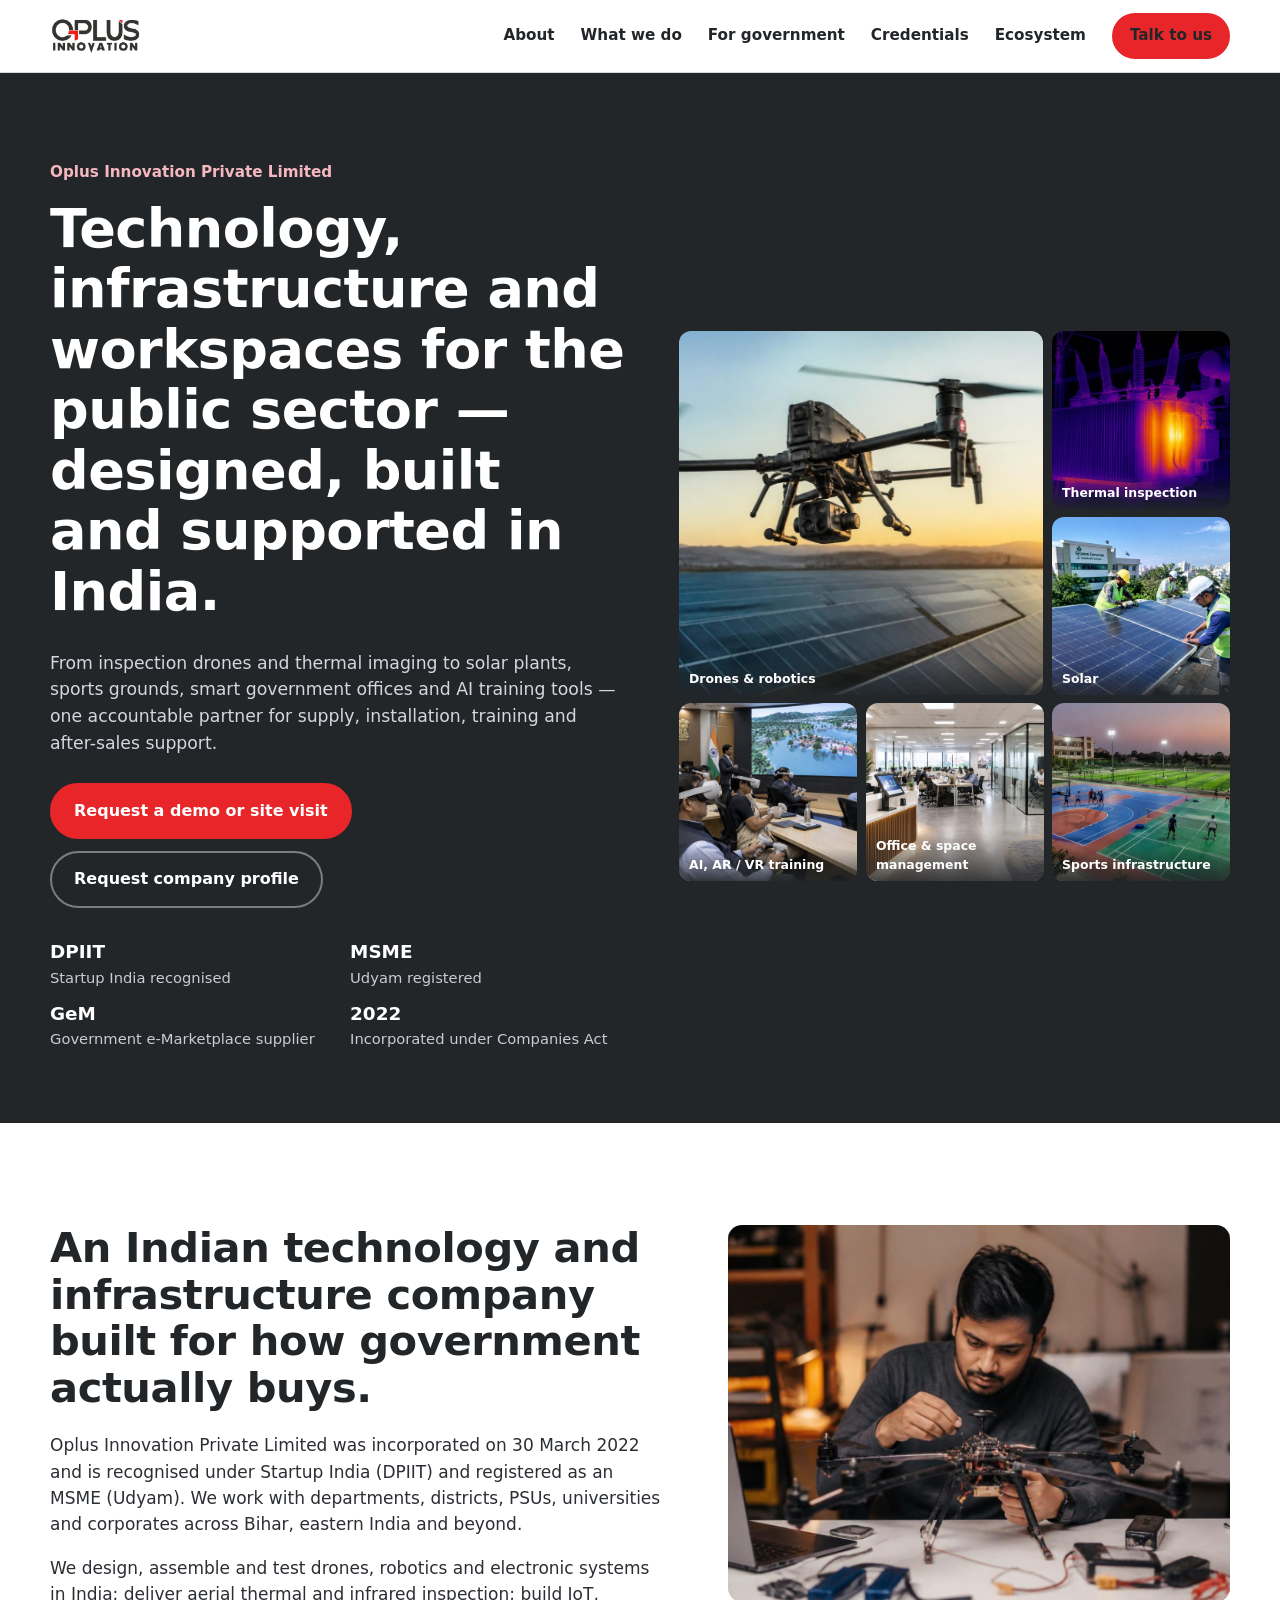
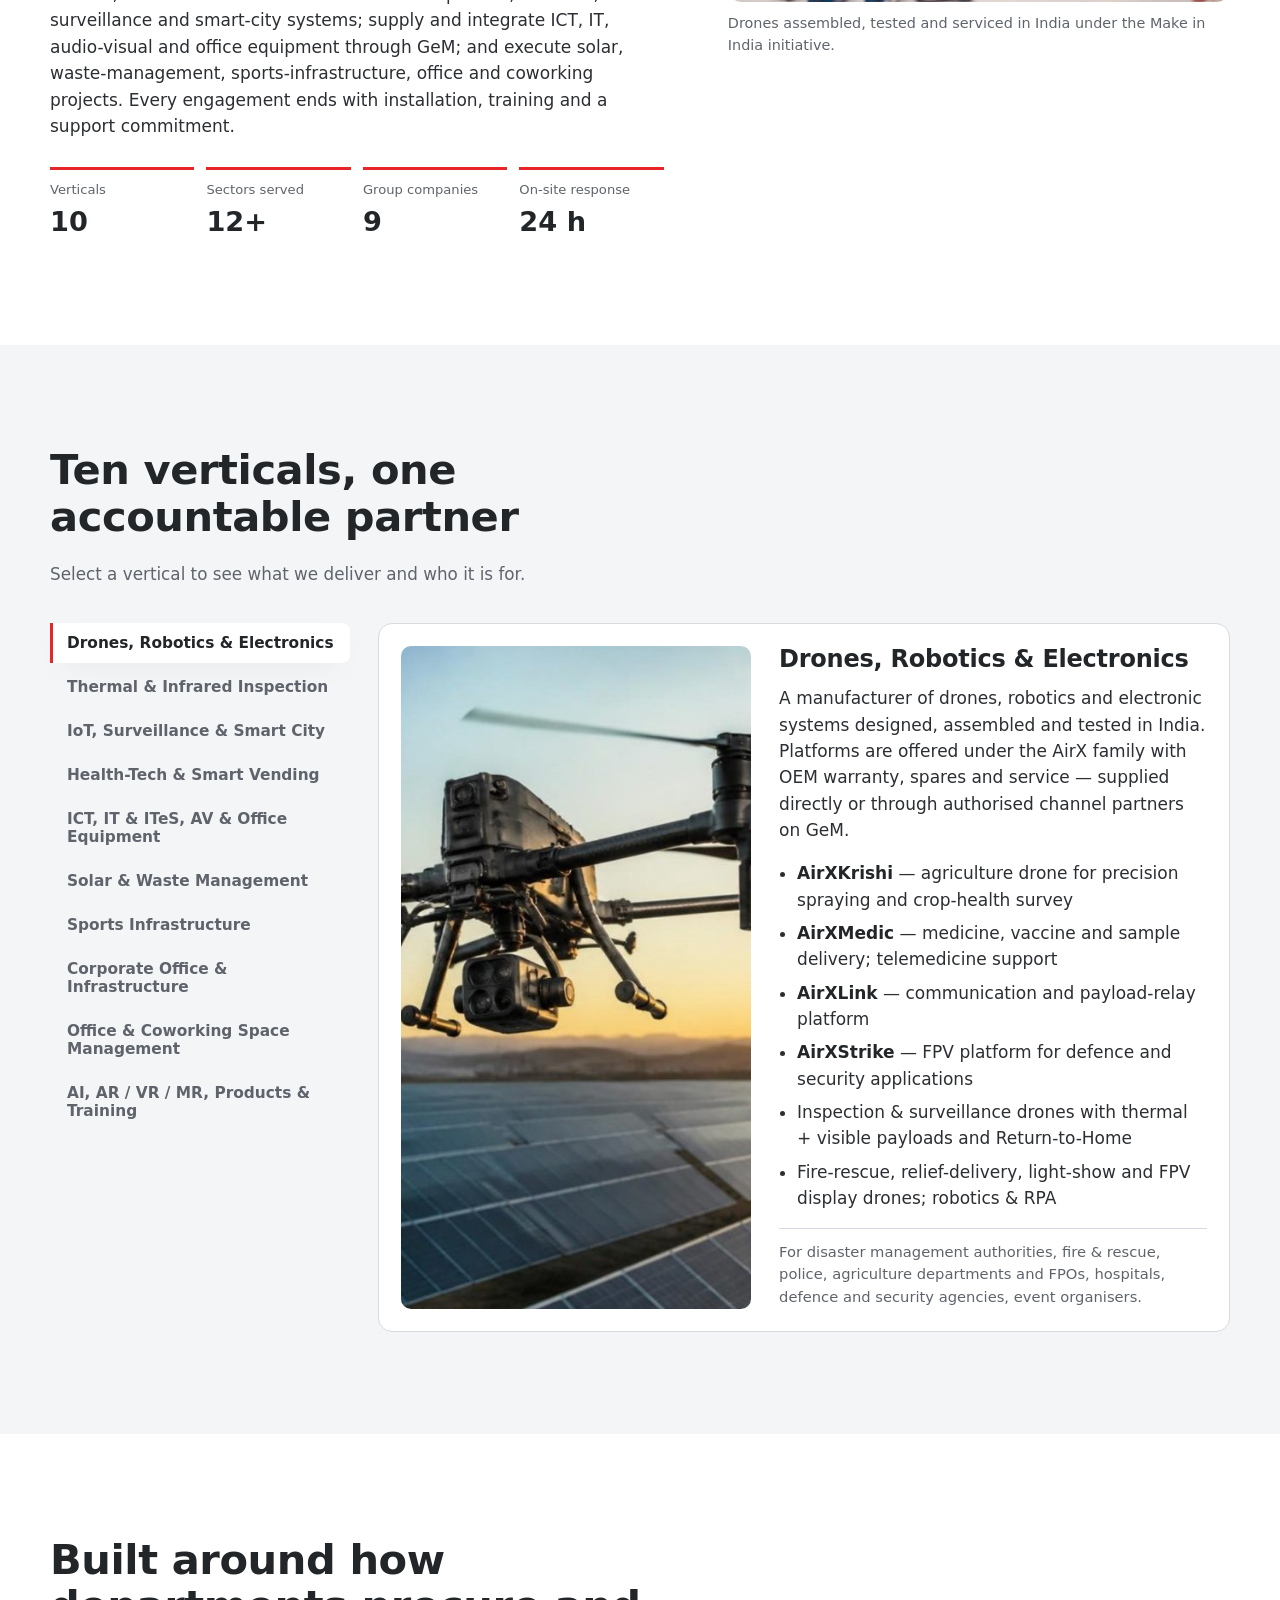
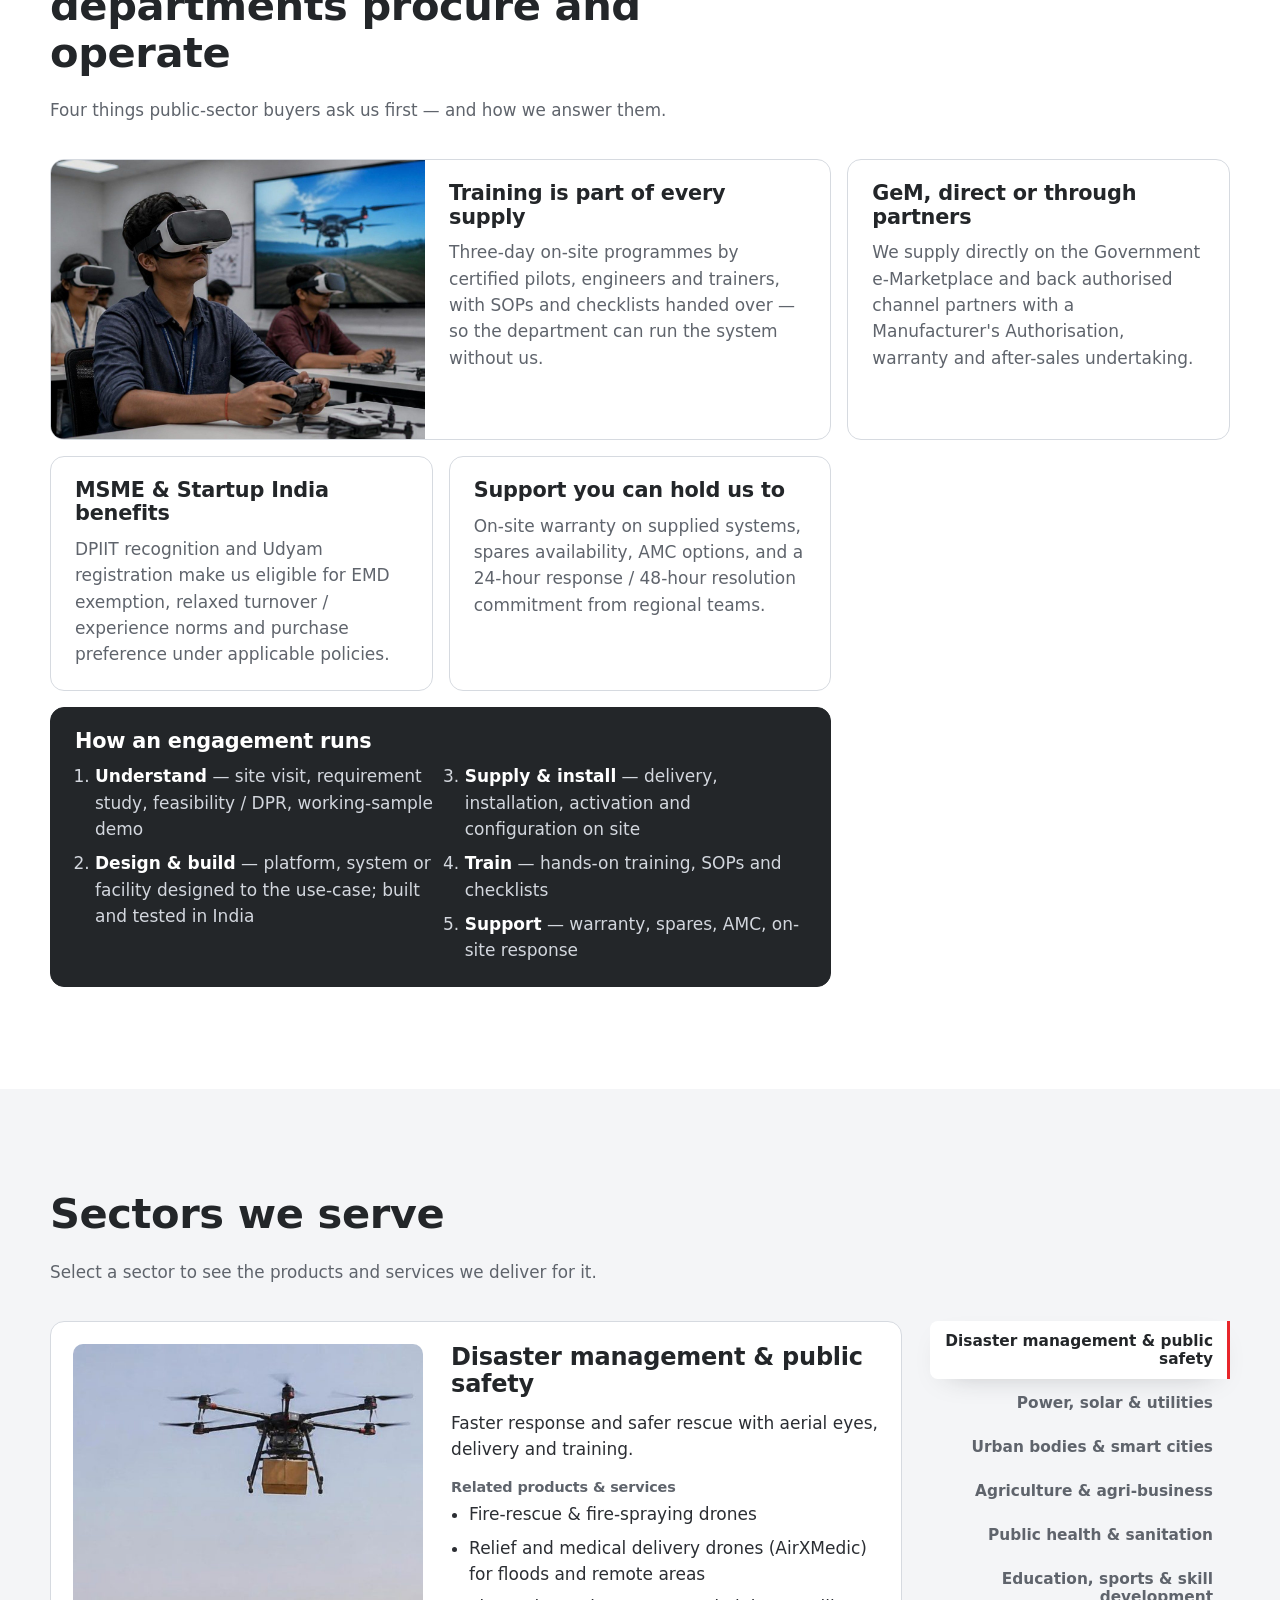
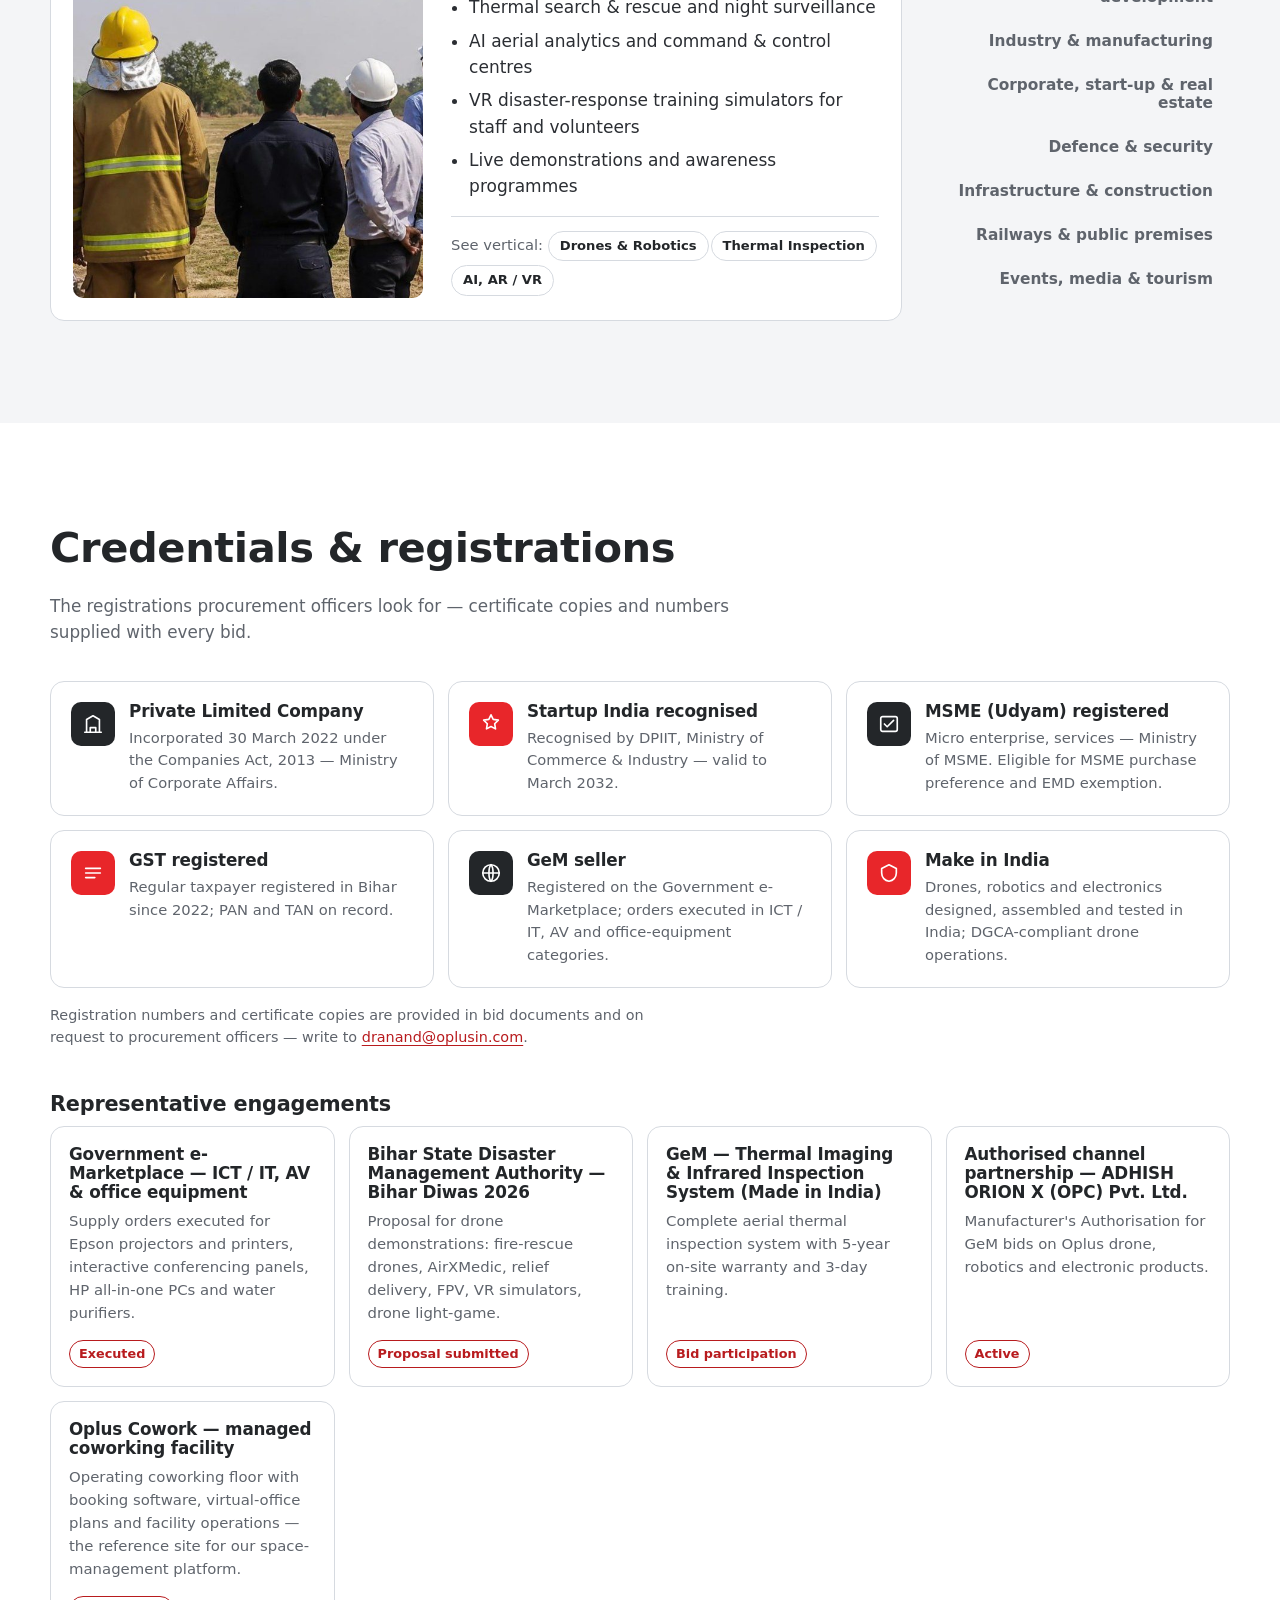
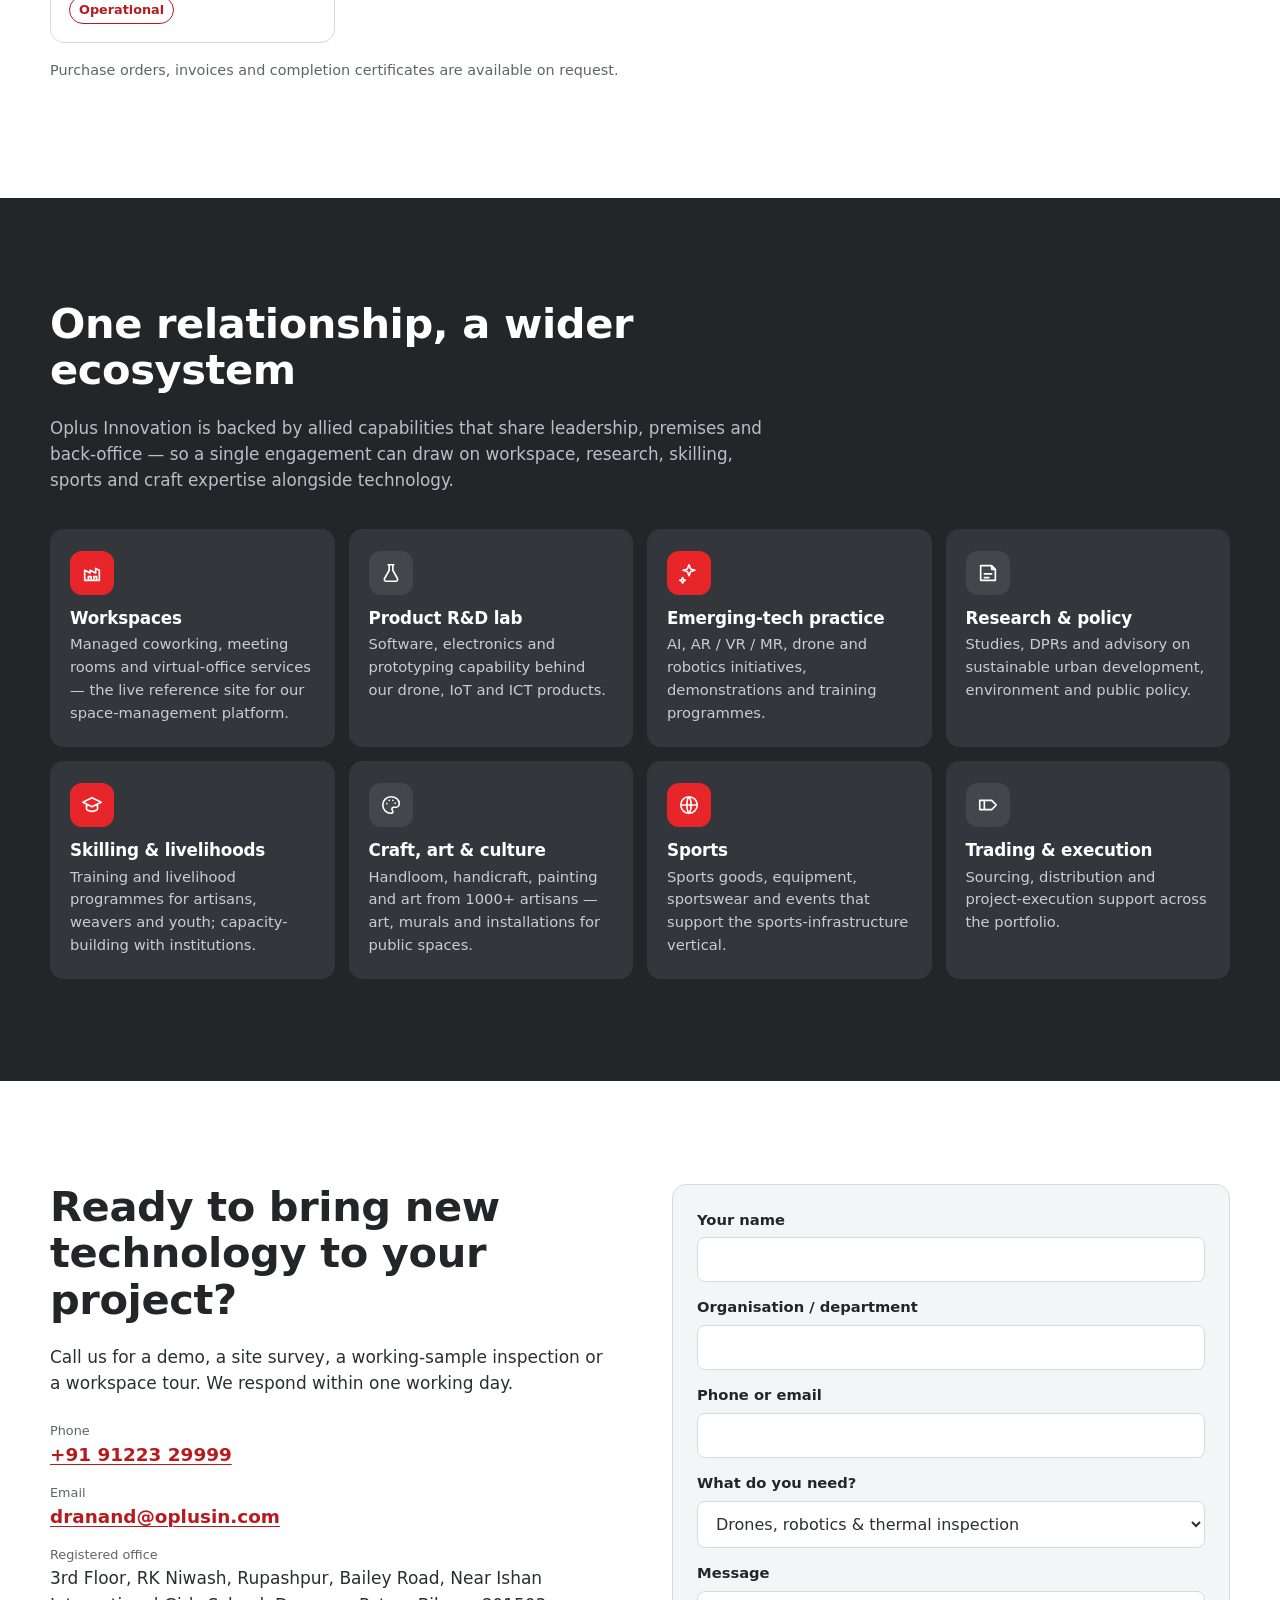
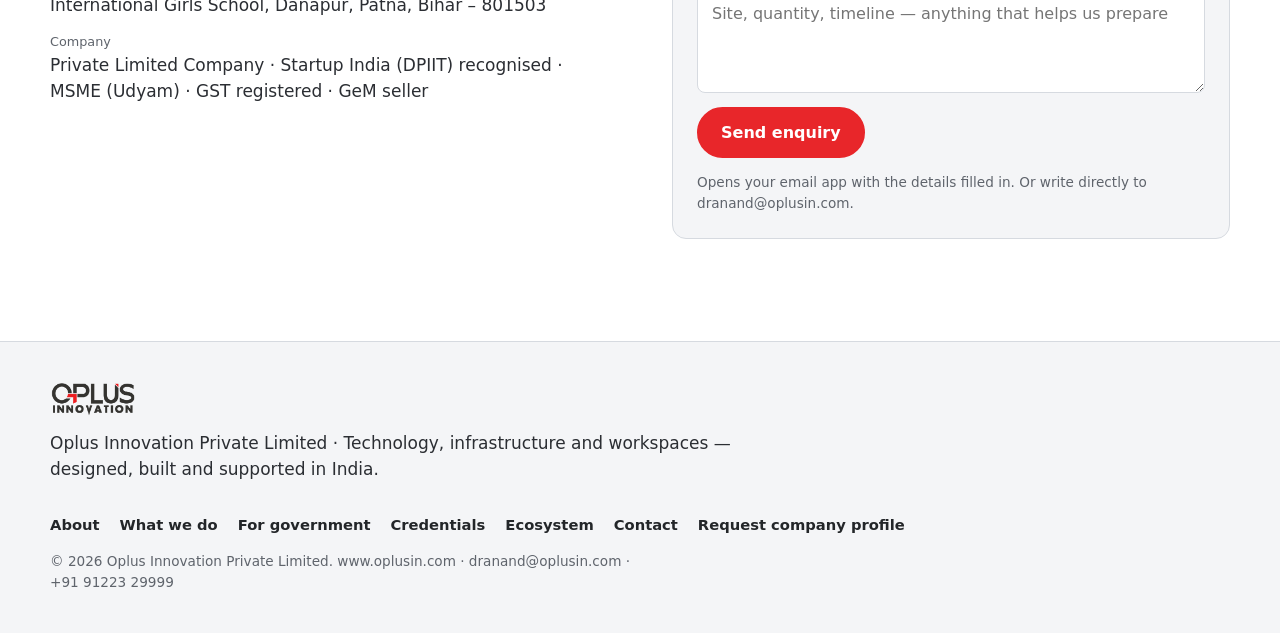
==== commit 11d6343b: "Update contact email to dranand@oplusin.com" ====
--- a/index.html
+++ b/index.html
@@ -44,7 +44,7 @@
       <p class="hero__lead">From inspection drones and thermal imaging to solar plants, sports grounds, smart government offices and AI training tools — one accountable partner for supply, installation, training and after-sales support.</p>
       <div class="hero__cta">
         <a class="btn" href="#contact">Request a demo or site visit</a>
-        <a class="btn btn--ghost" href="mailto:info@oplus.ltd?subject=Request%20for%20Oplus%20Innovation%20company%20profile&amp;body=Please%20share%20the%20Oplus%20Innovation%20company%20profile.%0A%0AName%3A%0AOrganisation%20%2F%20department%3A%0APhone%3A">Request company profile</a>
+        <a class="btn btn--ghost" href="mailto:dranand@oplusin.com?subject=Request%20for%20Oplus%20Innovation%20company%20profile&amp;body=Please%20share%20the%20Oplus%20Innovation%20company%20profile.%0A%0AName%3A%0AOrganisation%20%2F%20department%3A%0APhone%3A">Request company profile</a>
       </div>
       <ul class="hero__proof" aria-label="Registrations">
         <li><b>DPIIT</b> Startup India recognised</li>
@@ -478,7 +478,7 @@
       <li><span class="badges__icon" aria-hidden="true"><svg viewBox="0 0 24 24"><circle cx="12" cy="12" r="9"/><path d="M3 12h18M12 3c3 3 3 15 0 18M12 3c-3 3-3 15 0 18"/></svg></span><h3>GeM seller</h3><p>Registered on the Government e-Marketplace; orders executed in ICT / IT, AV and office-equipment categories.</p></li>
       <li><span class="badges__icon" aria-hidden="true"><svg viewBox="0 0 24 24"><path d="M12 3 4 7v5c0 5 3.5 8.5 8 9 4.5-.5 8-4 8-9V7Z"/></svg></span><h3>Make in India</h3><p>Drones, robotics and electronics designed, assembled and tested in India; DGCA-compliant drone operations.</p></li>
     </ul>
-    <p class="note">Registration numbers and certificate copies are provided in bid documents and on request to procurement officers — write to <a href="mailto:info@oplus.ltd">info@oplus.ltd</a>.</p>
+    <p class="note">Registration numbers and certificate copies are provided in bid documents and on request to procurement officers — write to <a href="mailto:dranand@oplusin.com">dranand@oplusin.com</a>.</p>
 
     <h3 class="sub">Representative engagements</h3>
     <div class="track">
@@ -520,12 +520,12 @@
       <p>Call us for a demo, a site survey, a working-sample inspection or a workspace tour. We respond within one working day.</p>
       <ul class="contact__list">
         <li><span>Phone</span><a href="tel:+919122329999">+91 91223 29999</a></li>
-        <li><span>Email</span><a href="mailto:info@oplus.ltd">info@oplus.ltd</a></li>
+        <li><span>Email</span><a href="mailto:dranand@oplusin.com">dranand@oplusin.com</a></li>
         <li><span>Registered office</span>3rd Floor, RK Niwash, Rupashpur, Bailey Road, Near Ishan International Girls School, Danapur, Patna, Bihar – 801503</li>
         <li><span>Company</span>Private Limited Company · Startup India (DPIIT) recognised · MSME (Udyam) · GST registered · GeM seller</li>
       </ul>
     </div>
-    <form class="form" action="mailto:info@oplus.ltd" method="post" enctype="text/plain" id="contactForm">
+    <form class="form" action="mailto:dranand@oplusin.com" method="post" enctype="text/plain" id="contactForm">
       <label>Your name<input name="name" type="text" autocomplete="name" required></label>
       <label>Organisation / department<input name="organisation" type="text" autocomplete="organization"></label>
       <label>Phone or email<input name="contact" type="text" autocomplete="email" required></label>
@@ -545,7 +545,7 @@
       </label>
       <label>Message<textarea name="message" rows="4" placeholder="Site, quantity, timeline — anything that helps us prepare"></textarea></label>
       <button class="btn" type="submit">Send enquiry</button>
-      <p class="form__hint">Opens your email app with the details filled in. Or write directly to info@oplus.ltd.</p>
+      <p class="form__hint">Opens your email app with the details filled in. Or write directly to dranand@oplusin.com.</p>
     </form>
   </div>
 </section>
@@ -558,9 +558,9 @@
     <p>Oplus Innovation Private Limited · Technology, infrastructure and workspaces — designed, built and supported in India.</p>
     <nav aria-label="Footer">
       <a href="#about">About</a><a href="#verticals">What we do</a><a href="#government">For government</a><a href="#credentials">Credentials</a><a href="#ecosystem">Ecosystem</a><a href="#contact">Contact</a>
-      <a href="mailto:info@oplus.ltd?subject=Request%20for%20Oplus%20Innovation%20company%20profile">Request company profile</a>
+      <a href="mailto:dranand@oplusin.com?subject=Request%20for%20Oplus%20Innovation%20company%20profile">Request company profile</a>
     </nav>
-    <p class="footer__fine">© <span id="year"></span> Oplus Innovation Private Limited. www.oplus.ltd · info@oplus.ltd · +91 91223 29999</p>
+    <p class="footer__fine">© <span id="year"></span> Oplus Innovation Private Limited. www.oplusin.com · dranand@oplusin.com · +91 91223 29999</p>
   </div>
 </footer>
 
--- a/css/style.css
+++ b/css/style.css
@@ -0,0 +1,223 @@
+/* Oplus Innovation — site styles
+   Palette: ink #232629 · red #E8262A · steel #E6E9EE · paper #FFFFFF · slate text #4B5058 */
+:root {
+  --ink: #232629;
+  --ink-2: #33373C;
+  --red: #E8262A;
+  --red-deep: #B81B1E;
+  --steel: #E6E9EE;
+  --steel-2: #F4F5F7;
+  --line: #D6DAE0;
+  --text: #2B2E33;
+  --muted: #5F646C;
+  --paper: #FFFFFF;
+  --radius: 14px;
+  --radius-s: 8px;
+  --wrap: 1180px;
+  --display: "Space Grotesk", "Manrope", system-ui, sans-serif;
+  --body: "Manrope", system-ui, -apple-system, "Segoe UI", sans-serif;
+  --shadow: 0 10px 30px -18px rgba(35, 38, 41, .35);
+}
+* { box-sizing: border-box; }
+html { scroll-behavior: smooth; scroll-padding-top: 84px; }
+@media (prefers-reduced-motion: reduce) { html { scroll-behavior: auto; } *, *::before, *::after { animation: none !important; transition: none !important; } }
+body { margin: 0; font-family: var(--body); color: var(--text); background: var(--paper); line-height: 1.55; font-size: 17px; -webkit-font-smoothing: antialiased; }
+img { max-width: 100%; display: block; }
+a { color: var(--red-deep); text-decoration-thickness: 1px; text-underline-offset: 3px; }
+a:hover { color: var(--red); }
+h1, h2, h3, h4 { font-family: var(--display); color: var(--ink); line-height: 1.12; margin: 0 0 .5em; letter-spacing: -.01em; }
+h1 { font-size: clamp(2rem, 1.3rem + 2.6vw, 3.4rem); font-weight: 700; }
+h2 { font-size: clamp(1.7rem, 1.2rem + 1.8vw, 2.6rem); font-weight: 700; max-width: 22ch; }
+h3 { font-size: 1.3rem; font-weight: 600; }
+h4 { font-size: 1.05rem; font-weight: 600; }
+p { margin: 0 0 1em; max-width: 68ch; }
+.wrap { width: min(var(--wrap), 100% - 40px); margin-inline: auto; }
+.skip { position: absolute; left: -999px; top: 8px; background: var(--ink); color: #fff; padding: 8px 12px; border-radius: 6px; z-index: 100; }
+.skip:focus { left: 8px; }
+:focus-visible { outline: 3px solid var(--red); outline-offset: 2px; }
+
+/* Buttons */
+.btn { display: inline-flex; align-items: center; gap: 8px; background: var(--red); color: #fff; font-weight: 700; padding: 14px 22px; border-radius: 999px; text-decoration: none; border: 2px solid var(--red); font-family: var(--body); font-size: 1rem; cursor: pointer; transition: background .2s, border-color .2s, color .2s; }
+.btn:hover { background: var(--red-deep); border-color: var(--red-deep); color: #fff; }
+.btn--ghost { background: transparent; color: var(--ink); border-color: var(--line); }
+.btn--ghost:hover { background: var(--steel-2); color: var(--ink); border-color: var(--ink); }
+.btn--small { padding: 9px 16px; font-size: .92rem; }
+
+/* Nav */
+.nav { position: sticky; top: 0; z-index: 50; background: rgba(255,255,255,.9); backdrop-filter: saturate(160%) blur(10px); border-bottom: 1px solid var(--line); }
+.nav__in { display: flex; align-items: center; justify-content: space-between; min-height: 72px; gap: 20px; }
+.nav__brand img { height: 36px; width: auto; }
+.nav__links { display: flex; align-items: center; gap: 26px; }
+.nav__links a { color: var(--ink); text-decoration: none; font-weight: 600; font-size: .95rem; }
+.nav__links a:not(.btn):hover { color: var(--red); }
+.nav__toggle { display: none; background: none; border: 0; width: 44px; height: 44px; flex-direction: column; justify-content: center; gap: 5px; align-items: center; cursor: pointer; }
+.nav__toggle span { display: block; width: 24px; height: 2px; background: var(--ink); }
+
+/* Hero */
+.hero { background: var(--ink); color: #fff; padding: clamp(40px, 7vw, 88px) 0 clamp(40px, 6vw, 72px); overflow: hidden; }
+.hero__grid { display: grid; grid-template-columns: minmax(0, 1.05fr) minmax(0, 1fr); gap: clamp(28px, 4vw, 56px); align-items: center; }
+.hero__kicker { color: #F5B7C0; font-weight: 700; margin-bottom: 14px; font-size: .95rem; }
+.hero h1 { color: #fff; max-width: 20ch; }
+.hero__lead { color: #D3D7DE; font-size: 1.08rem; max-width: 52ch; }
+.hero__cta { display: flex; flex-wrap: wrap; gap: 12px; margin: 26px 0 30px; }
+.hero .btn--ghost { color: #fff; border-color: rgba(255,255,255,.4); }
+.hero .btn--ghost:hover { background: rgba(255,255,255,.1); border-color: #fff; color: #fff; }
+.hero__proof { list-style: none; margin: 0; padding: 0; display: grid; grid-template-columns: repeat(2, minmax(0,1fr)); gap: 10px 22px; color: #C8CDD5; font-size: .92rem; }
+.hero__proof b { display: block; color: #fff; font-family: var(--display); font-size: 1.15rem; }
+.mosaic { display: grid; grid-template-columns: repeat(3, 1fr); grid-template-rows: repeat(3, minmax(0, 1fr)); gap: 8px; aspect-ratio: 1 / 1; }
+.mosaic__tile { margin: 0; position: relative; border-radius: 12px; overflow: hidden; background: #3a3e44; animation: tile-in .7s cubic-bezier(.2,.7,.2,1) both; }
+.mosaic__tile img { width: 100%; height: 100%; object-fit: cover; }
+.mosaic__tile figcaption { position: absolute; left: 0; right: 0; bottom: 0; padding: 7px 10px; font-size: .78rem; font-weight: 700; background: linear-gradient(to top, rgba(35,38,41,.85), rgba(35,38,41,0)); color: #fff; }
+.mosaic__tile--big { grid-column: 1 / 3; grid-row: 1 / 3; }
+.mosaic__tile:nth-child(1) { animation-delay: .05s; }
+.mosaic__tile:nth-child(2) { animation-delay: .15s; }
+.mosaic__tile:nth-child(3) { animation-delay: .25s; }
+.mosaic__tile:nth-child(4) { animation-delay: .35s; }
+.mosaic__tile:nth-child(5) { animation-delay: .45s; }
+.mosaic__tile:nth-child(6) { animation-delay: .55s; }
+.mosaic__tile:nth-child(7) { animation-delay: .65s; }
+@keyframes tile-in { from { opacity: 0; transform: translateY(14px) scale(.98); } to { opacity: 1; transform: none; } }
+
+/* Sections */
+.section { padding: clamp(56px, 8vw, 104px) 0; }
+.section--tint { background: var(--steel-2); }
+.section--dark { background: var(--ink); color: #D3D7DE; }
+.section--dark h2, .section--dark h3 { color: #fff; }
+.section--dark a { color: #F5B7C0; }
+.section__head { margin-bottom: 36px; }
+.section__head p { color: var(--muted); font-size: 1.05rem; }
+.section--dark .section__head p { color: #B9BFC8; }
+
+/* About split */
+.split { display: grid; grid-template-columns: minmax(0, 1.1fr) minmax(0, .9fr); gap: clamp(28px, 5vw, 64px); align-items: start; }
+.split__media { margin: 0; }
+.split__media img { border-radius: var(--radius); aspect-ratio: 4 / 3; object-fit: cover; width: 100%; }
+.split__media figcaption { font-size: .9rem; color: var(--muted); margin-top: 10px; }
+.facts { display: grid; grid-template-columns: repeat(4, minmax(0, 1fr)); gap: 12px; margin: 28px 0 0; padding: 0; }
+.facts div { border-top: 3px solid var(--red); padding-top: 10px; }
+.facts dt { font-size: .82rem; color: var(--muted); }
+.facts dd { margin: 0; font-family: var(--display); font-size: 1.7rem; font-weight: 700; color: var(--ink); }
+
+/* Tabs */
+.tabs { display: grid; grid-template-columns: 300px minmax(0, 1fr); gap: 28px; align-items: start; }
+.tabs__list { display: flex; flex-direction: column; gap: 4px; position: sticky; top: 90px; }
+.tabs__list [role="tab"] { text-align: left; background: transparent; border: 0; border-left: 3px solid transparent; padding: 11px 14px; font: 600 .96rem var(--body); color: var(--muted); cursor: pointer; border-radius: 0 var(--radius-s) var(--radius-s) 0; transition: background .15s, color .15s, border-color .15s; }
+.tabs__list [role="tab"]:hover { color: var(--ink); background: #fff; }
+.tabs__list [role="tab"][aria-selected="true"] { color: var(--ink); background: #fff; border-left-color: var(--red); box-shadow: var(--shadow); }
+.panel { display: grid; grid-template-columns: minmax(0, .9fr) minmax(0, 1.1fr); gap: 28px; background: #fff; border-radius: var(--radius); padding: 22px; border: 1px solid var(--line); }
+.panel[hidden] { display: none; }
+.panel img { width: 100%; height: 100%; min-height: 260px; object-fit: cover; border-radius: 10px; }
+.panel h3 { font-size: 1.5rem; }
+.list { padding-left: 18px; margin: 0 0 16px; }
+.list li { margin-bottom: 7px; }
+.list b { color: var(--ink); }
+.clients { color: var(--muted); font-size: .92rem; border-top: 1px solid var(--line); padding-top: 12px; margin: 0; }
+
+/* Bento */
+.bento { display: grid; grid-template-columns: repeat(3, minmax(0, 1fr)); gap: 16px; }
+.bento__item { border: 1px solid var(--line); border-radius: var(--radius); overflow: hidden; background: #fff; display: flex; flex-direction: column; }
+.bento__item--wide { grid-column: span 2; }
+.bento__item img { width: 100%; height: 240px; object-fit: cover; }
+.bento__item--wide:first-child { flex-direction: row; }
+.bento__item--wide:first-child img { width: 48%; height: auto; }
+.bento__body { padding: 22px 24px; }
+.bento__body p { margin: 0; color: var(--muted); }
+.bento__item--dark { background: var(--ink); border-color: var(--ink); }
+.bento__item--dark h3 { color: #fff; }
+.steps { margin: 0; padding-left: 20px; color: #D3D7DE; columns: 2; column-gap: 28px; }
+.steps li { margin-bottom: 8px; break-inside: avoid; }
+.steps b { color: #fff; }
+
+/* Sectors (tabs, list on the right) */
+.tabs--right { grid-template-columns: minmax(0, 1fr) 300px; }
+.tabs--right .tabs__list { order: 2; }
+.tabs--right .tabs__panels { order: 1; }
+.tabs--right .tabs__list [role="tab"] { border-left: 0; border-right: 3px solid transparent; border-radius: var(--radius-s) 0 0 var(--radius-s); text-align: right; }
+.tabs--right .tabs__list [role="tab"][aria-selected="true"] { border-right-color: var(--red); }
+.panel__sub { font-size: .9rem; color: var(--muted); margin: 10px 0 6px; font-weight: 600; }
+.clients .chip { display: inline-block; border: 1px solid var(--line); color: var(--ink); text-decoration: none; border-radius: 999px; padding: 4px 11px; font-weight: 600; font-size: .82rem; margin: 2px 2px 2px 0; }
+.clients .chip:hover { border-color: var(--red); color: var(--red); }
+
+/* Credentials */
+.badges { list-style: none; margin: 0; padding: 0; display: grid; grid-template-columns: repeat(3, minmax(0, 1fr)); gap: 14px; }
+.badges li { border: 1px solid var(--line); border-radius: var(--radius); padding: 20px; display: grid; grid-template-columns: 44px 1fr; gap: 6px 14px; }
+.badges__icon { width: 44px; height: 44px; border-radius: 10px; background: var(--ink); display: flex; align-items: center; justify-content: center; grid-row: span 2; }
+.badges__icon svg { width: 22px; height: 22px; fill: none; stroke: #fff; stroke-width: 1.8; stroke-linecap: round; stroke-linejoin: round; }
+.badges li:nth-child(even) .badges__icon { background: var(--red); }
+.badges h3 { font-size: 1.05rem; margin: 0; align-self: start; }
+.badges li { align-content: start; }
+.badges p { margin: 0; font-size: .92rem; color: var(--muted); }
+.table-wrap { overflow-x: auto; border: 1px solid var(--line); border-radius: var(--radius); }
+.creds { width: 100%; border-collapse: collapse; font-size: .95rem; min-width: 640px; }
+.creds th { background: var(--ink); color: #fff; text-align: left; padding: 12px 16px; font-weight: 600; }
+.creds td { padding: 12px 16px; border-top: 1px solid var(--line); vertical-align: top; }
+.creds tbody tr:nth-child(even) td { background: var(--steel-2); }
+.sub { margin-top: 44px; }
+.track { display: grid; grid-template-columns: repeat(auto-fit, minmax(240px, 1fr)); gap: 14px; }
+.track article { border: 1px solid var(--line); border-radius: var(--radius); padding: 18px; display: flex; flex-direction: column; }
+.track p { color: var(--muted); font-size: .93rem; flex: 1; }
+.track span { align-self: flex-start; font-size: .8rem; font-weight: 700; color: var(--red-deep); border: 1px solid currentColor; padding: 3px 9px; border-radius: 999px; }
+.note { color: var(--muted); font-size: .9rem; margin-top: 16px; }
+
+/* Ecosystem */
+.eco { list-style: none; margin: 0; padding: 0; display: grid; grid-template-columns: repeat(4, minmax(0, 1fr)); gap: 14px; }
+.eco li { background: var(--ink-2); border-radius: var(--radius); padding: 22px 20px; }
+.eco__icon { width: 44px; height: 44px; border-radius: 12px; background: rgba(255,255,255,.08); display: flex; align-items: center; justify-content: center; margin-bottom: 14px; }
+.eco li:nth-child(odd) .eco__icon { background: var(--red); }
+.eco__icon svg { width: 22px; height: 22px; fill: none; stroke: #fff; stroke-width: 1.8; stroke-linecap: round; stroke-linejoin: round; }
+.eco h3 { font-size: 1.05rem; margin-bottom: 6px; }
+.eco p { margin: 0; font-size: .92rem; color: #C8CDD5; }
+
+/* Contact */
+.contact { display: grid; grid-template-columns: minmax(0, 1fr) minmax(0, 1fr); gap: clamp(28px, 5vw, 64px); align-items: start; }
+.contact__list { list-style: none; padding: 0; margin: 24px 0 0; display: grid; gap: 14px; }
+.contact__list span { display: block; font-size: .8rem; color: var(--muted); }
+.contact__list a { font-weight: 700; font-size: 1.15rem; }
+.form { background: var(--steel-2); border: 1px solid var(--line); border-radius: var(--radius); padding: 24px; display: grid; gap: 14px; }
+.form label { display: grid; gap: 6px; font-weight: 600; font-size: .92rem; color: var(--ink); }
+.form input, .form select, .form textarea { font: 400 1rem var(--body); padding: 12px 14px; border: 1px solid var(--line); border-radius: var(--radius-s); background: #fff; color: var(--text); width: 100%; }
+.form input:focus, .form select:focus, .form textarea:focus { border-color: var(--ink); outline: 2px solid var(--red); outline-offset: 1px; }
+.form .btn { justify-self: start; }
+.form__hint { font-size: .85rem; color: var(--muted); margin: 0; }
+
+/* Footer */
+.footer { background: var(--steel-2); border-top: 1px solid var(--line); padding: 40px 0; }
+.footer__in { display: grid; gap: 14px; }
+.footer__logo { height: 34px; width: auto; }
+.footer nav { display: flex; flex-wrap: wrap; gap: 8px 20px; }
+.footer nav a { color: var(--ink); text-decoration: none; font-weight: 600; font-size: .92rem; }
+.footer nav a:hover { color: var(--red); }
+.footer__fine { font-size: .85rem; color: var(--muted); margin: 0; }
+
+/* Responsive */
+@media (max-width: 1024px) {
+  .tabs, .tabs--right { grid-template-columns: 1fr; }
+  .tabs--right .tabs__list { order: 0; }
+  .tabs--right .tabs__list [role="tab"] { text-align: left; border-right: 1px solid var(--line); }
+  .tabs__list { position: static; flex-direction: row; flex-wrap: wrap; gap: 8px; }
+  .tabs__list [role="tab"] { border: 1px solid var(--line); border-radius: 999px; background: #fff; padding: 8px 14px; }
+  .tabs__list [role="tab"][aria-selected="true"] { border-color: var(--red); box-shadow: none; }
+  .bento { grid-template-columns: repeat(2, minmax(0, 1fr)); }
+  .eco { grid-template-columns: repeat(2, minmax(0, 1fr)); }
+  .badges { grid-template-columns: repeat(2, minmax(0, 1fr)); }
+}
+@media (max-width: 820px) {
+  .hero__grid, .split, .contact, .panel { grid-template-columns: 1fr; }
+  .mosaic { aspect-ratio: 4 / 3; }
+  .nav__toggle { display: flex; }
+  .nav__links { position: absolute; left: 0; right: 0; top: 72px; background: #fff; border-bottom: 1px solid var(--line); flex-direction: column; align-items: stretch; padding: 12px 20px 18px; gap: 6px; display: none; }
+  .nav__links.is-open { display: flex; }
+  .nav__links a { padding: 10px 4px; }
+  .bento, .bento__item--wide { grid-template-columns: 1fr; grid-column: span 1; }
+  .bento__item--wide:first-child { flex-direction: column; }
+  .bento__item--wide:first-child img { width: 100%; height: 220px; }
+  .steps { columns: 1; }
+  .facts { grid-template-columns: repeat(2, minmax(0, 1fr)); }
+  .eco { grid-template-columns: 1fr; }
+  .badges { grid-template-columns: 1fr; }
+}
+@media (max-width: 480px) {
+  body { font-size: 16px; }
+  .hero__proof { grid-template-columns: 1fr; }
+  .panel { padding: 14px; }
+}
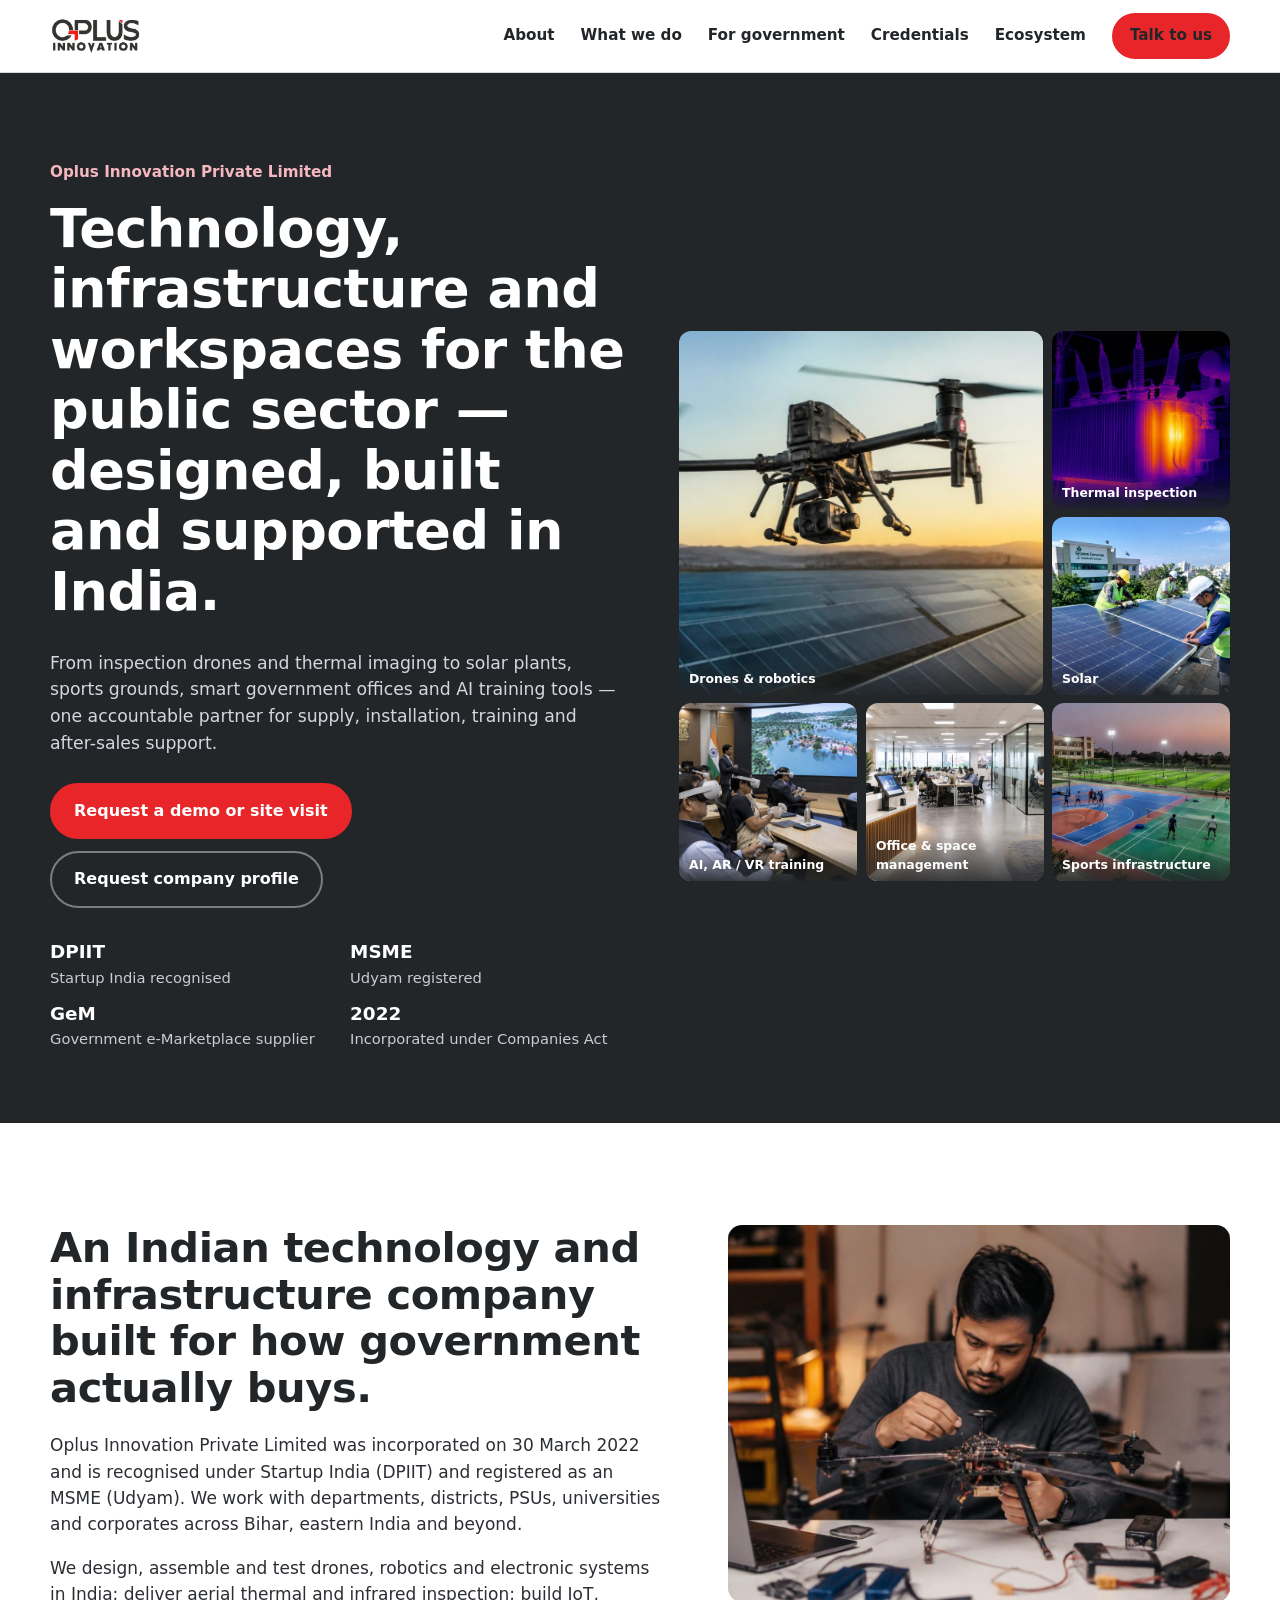
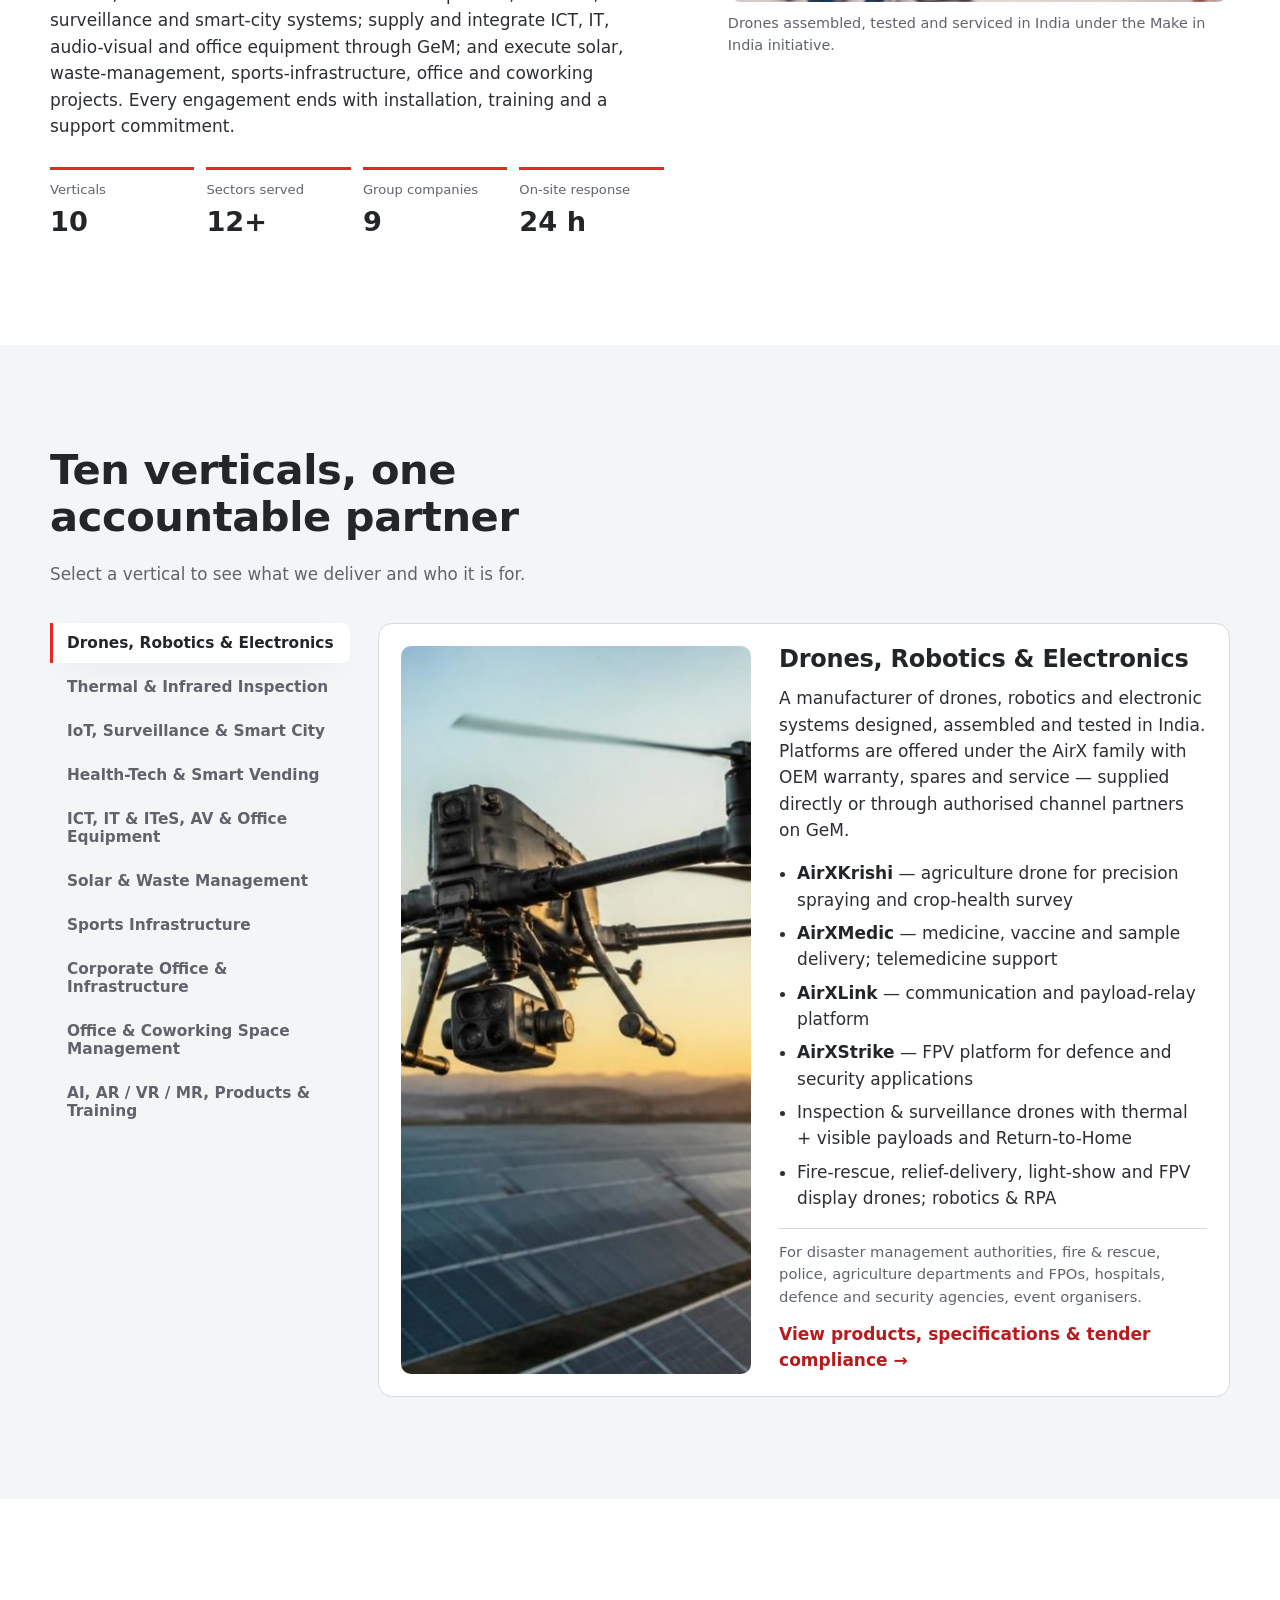
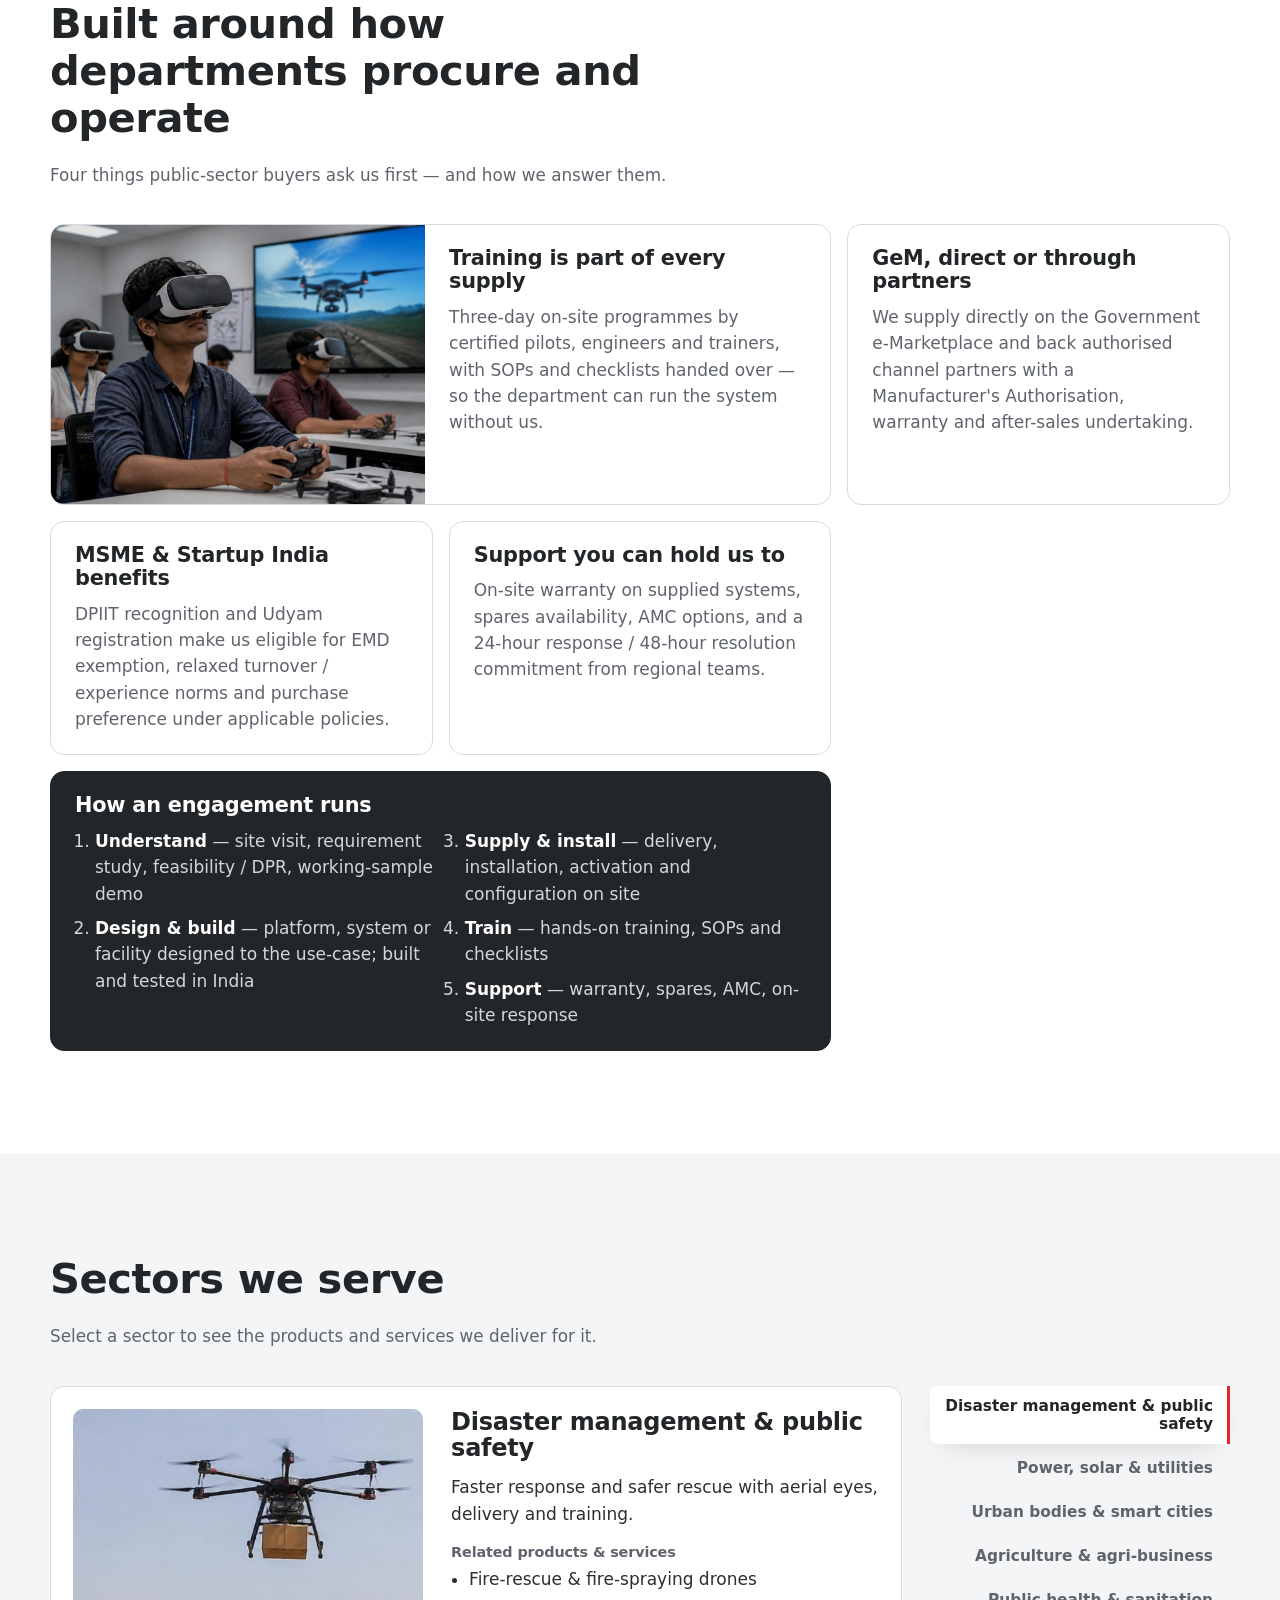
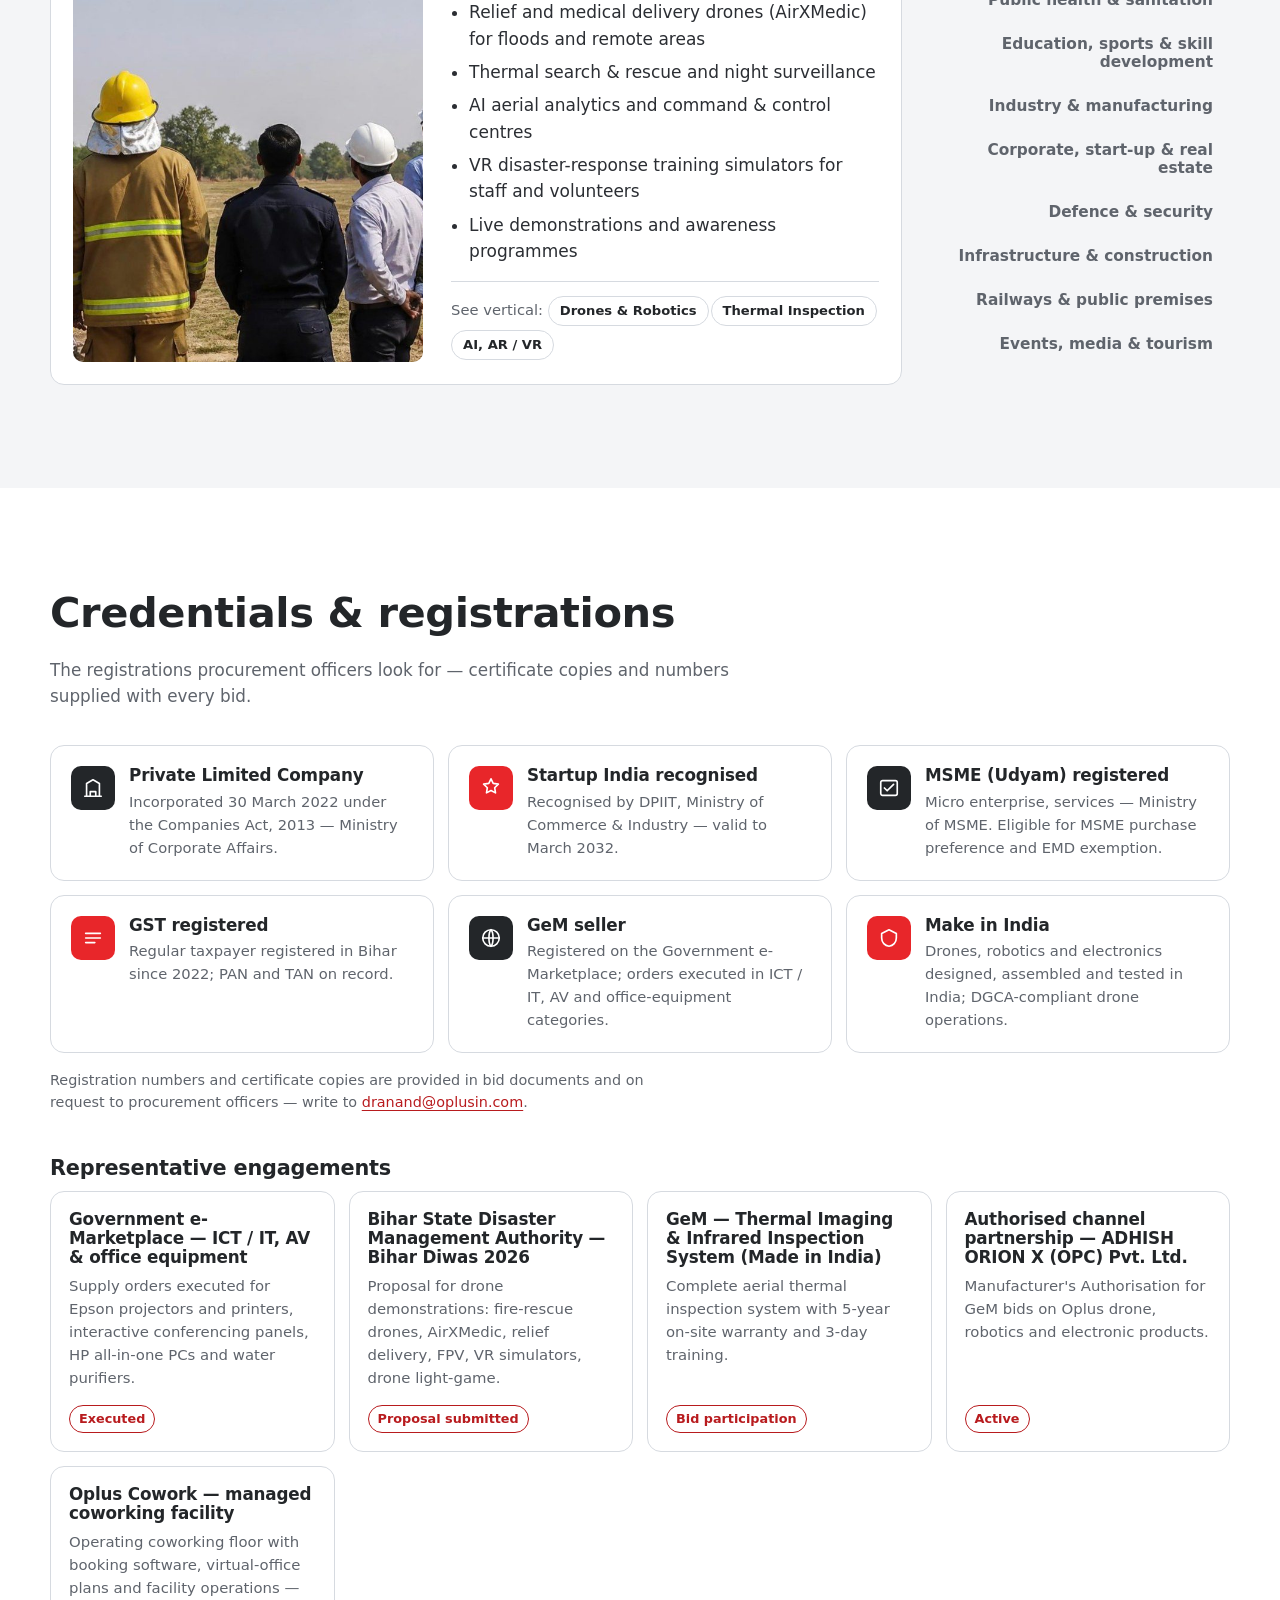
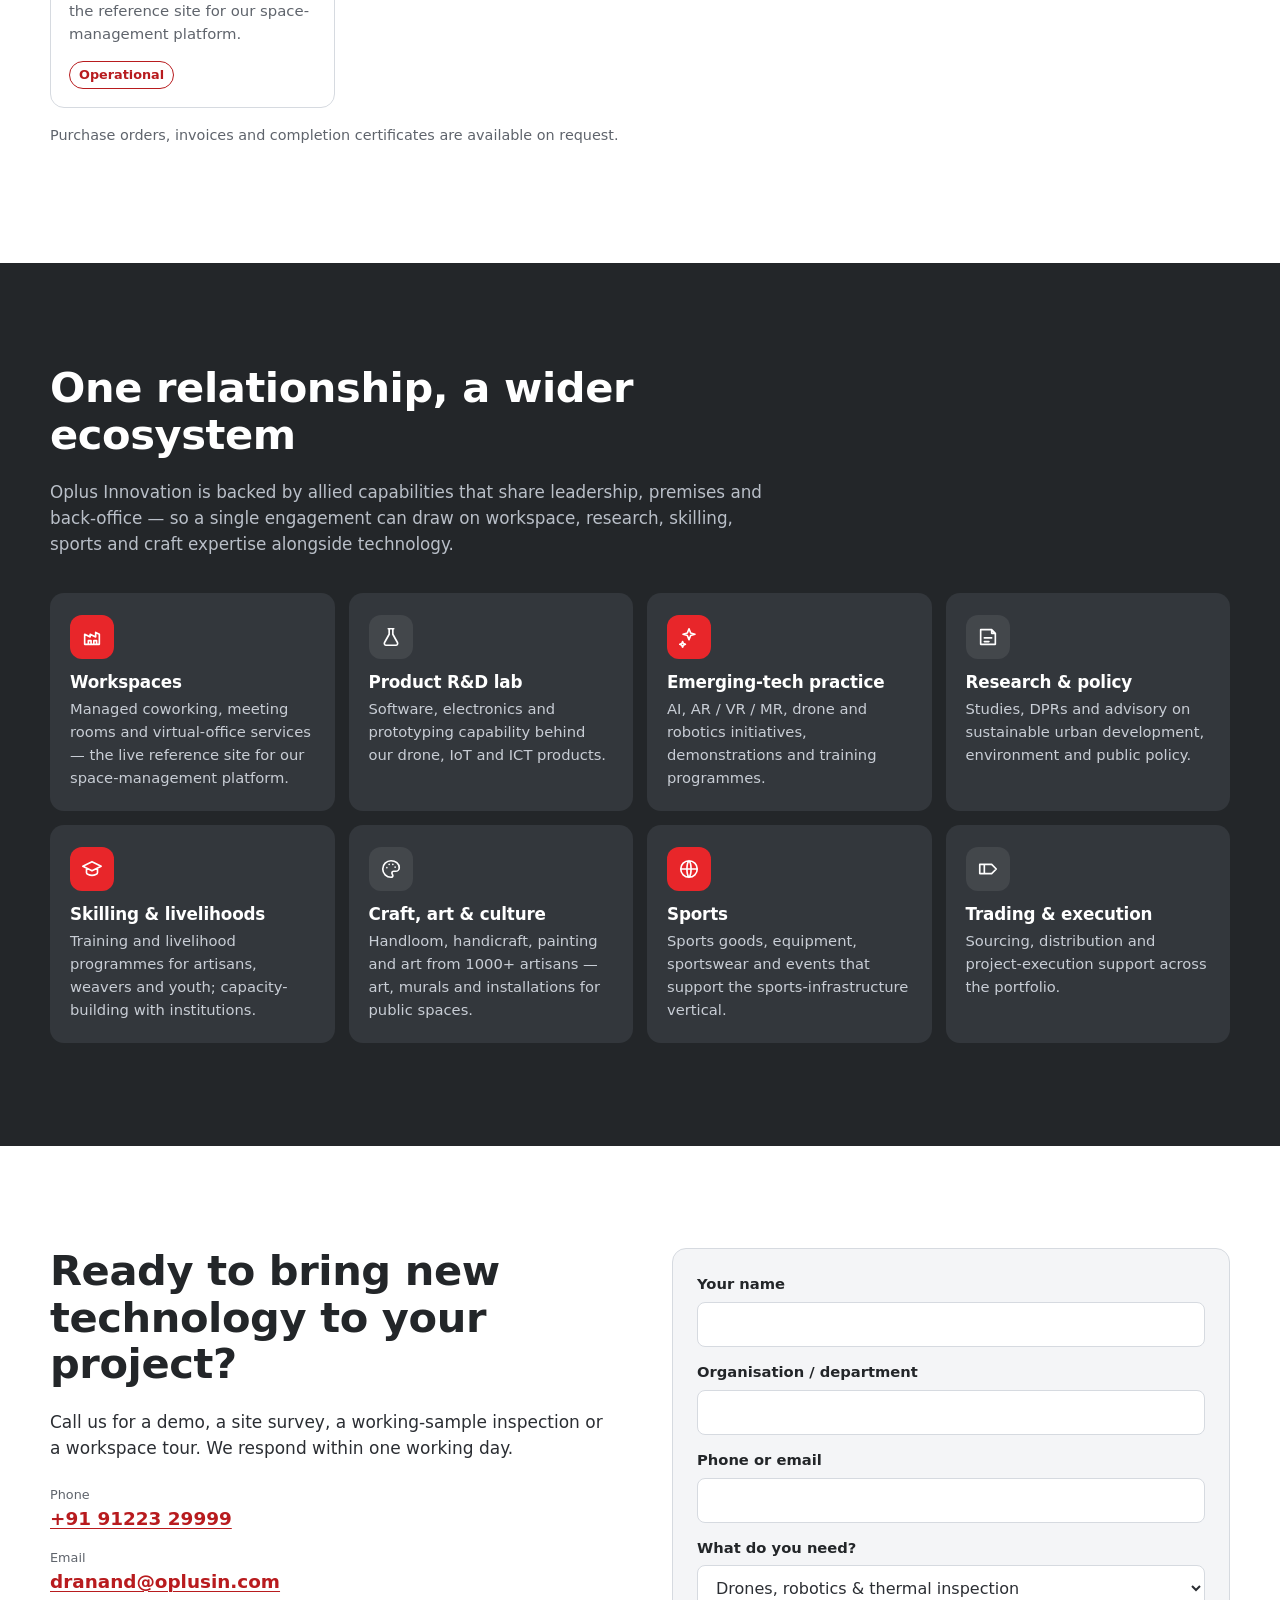
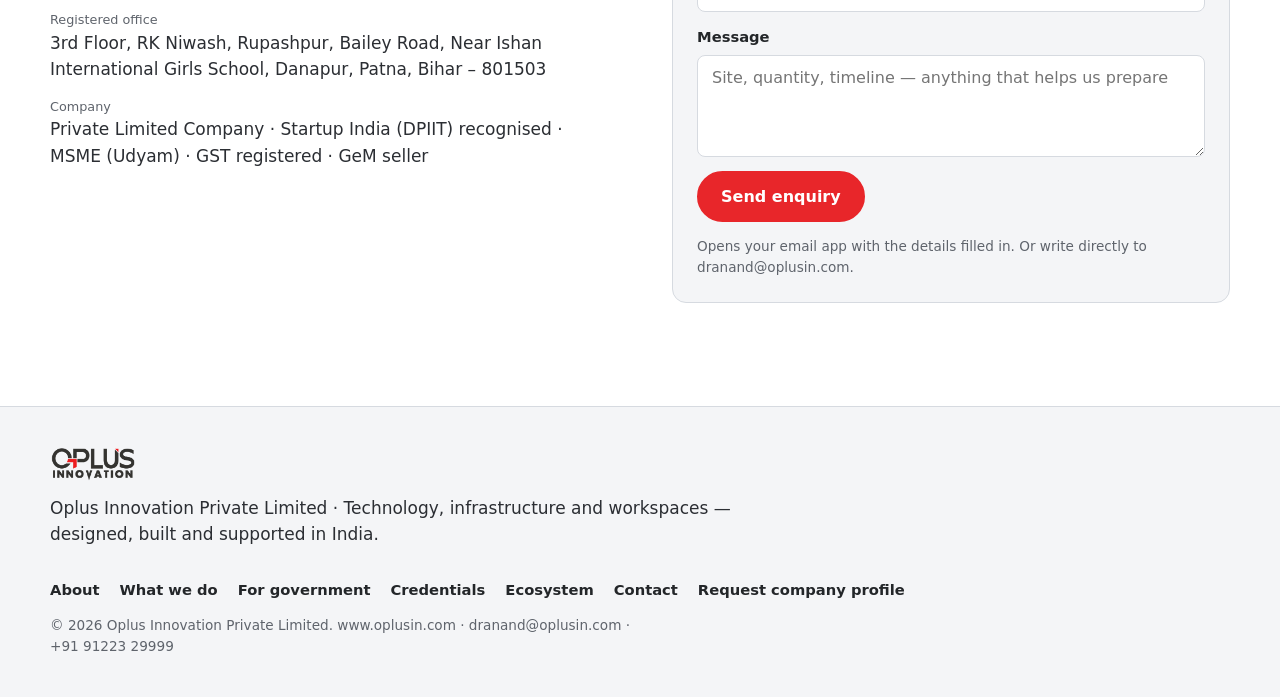
==== commit 38b8f936: "Link vertical tabs to detail pages" ====
--- a/index.html
+++ b/index.html
@@ -121,6 +121,7 @@
               <li>Fire-rescue, relief-delivery, light-show and FPV display drones; robotics & RPA</li>
             </ul>
             <p class="clients">For disaster management authorities, fire & rescue, police, agriculture departments and FPOs, hospitals, defence and security agencies, event organisers.</p>
+            <p class="panel__more"><a href="verticals/drones-robotics.html">View products, specifications &amp; tender compliance →</a></p>
           </div>
         </article>
 
@@ -137,6 +138,7 @@
               <li>Turnkey Made-in-India thermal systems with 5-year on-site warranty and 3-day training</li>
             </ul>
             <p class="clients">For power and solar developers, DISCOMs, industrial plants, building owners, disaster management and fire services.</p>
+            <p class="panel__more"><a href="verticals/thermal-inspection.html">View products, specifications &amp; tender compliance →</a></p>
           </div>
         </article>
 
@@ -153,6 +155,7 @@
               <li>Command & control centres with video walls and incident workflows</li>
             </ul>
             <p class="clients">For urban local bodies, police and security agencies, industrial campuses, institutions and corporates.</p>
+            <p class="panel__more"><a href="verticals/iot-surveillance.html">View products, specifications &amp; tender compliance →</a></p>
           </div>
         </article>
 
@@ -168,6 +171,7 @@
               <li>Smart information, feedback and service-delivery kiosks; digital signage</li>
             </ul>
             <p class="clients">For health departments and PHCs, schools, colleges and hostels, urban local bodies, railways and public premises, corporates.</p>
+            <p class="panel__more"><a href="verticals/health-tech.html">View products, specifications &amp; tender compliance →</a></p>
           </div>
         </article>
 
@@ -183,6 +187,7 @@
               <li>Custom software, cloud, cybersecurity, system integration, dashboards and analytics</li>
             </ul>
             <p class="clients">For government departments and PSUs, educational institutions, banks and corporates, start-ups and SMEs.</p>
+            <p class="panel__more"><a href="verticals/ict.html">View products, specifications &amp; tender compliance →</a></p>
           </div>
         </article>
 
@@ -198,6 +203,7 @@
               <li>Sensor-enabled bins, route optimisation, recycling and disposal management, real-time dashboards</li>
             </ul>
             <p class="clients">For urban local bodies, government departments and PSUs, institutions and hospitals, industrial units, housing societies and farmers.</p>
+            <p class="panel__more"><a href="verticals/solar-waste.html">View products, specifications &amp; tender compliance →</a></p>
           </div>
         </article>
 
@@ -213,6 +219,7 @@
               <li>Fixtures, scoreboards, seating, fencing; layouts to federation / Khelo India norms; DPRs and AMC</li>
             </ul>
             <p class="clients">For schools and universities, sports authorities and district administrations, smart-city bodies, housing projects and private academies.</p>
+            <p class="panel__more"><a href="verticals/sports-infrastructure.html">View products, specifications &amp; tender compliance →</a></p>
           </div>
         </article>
 
@@ -229,6 +236,7 @@
               <li>Managed serviced offices, AMC and facility operations</li>
             </ul>
             <p class="clients">For corporates opening regional operations, government project offices, banks and NBFCs, start-ups and consultancies.</p>
+            <p class="panel__more"><a href="verticals/corporate-office.html">View products, specifications &amp; tender compliance →</a></p>
           </div>
         </article>
 
@@ -244,6 +252,7 @@
               <li><b>Asset monetisation</b> — idle property audit → revenue model → coworking floors, incubators, training hubs, rentable halls → build-operate / revenue-share / lease</li>
             </ul>
             <p class="clients">For state secretariats and directorates, district administrations, housing and industrial development boards, universities, PSUs and start-up missions.</p>
+            <p class="panel__more"><a href="verticals/office-space-management.html">View products, specifications &amp; tender compliance →</a></p>
           </div>
         </article>
 
@@ -259,6 +268,7 @@
               <li>Hardware and content bundles on GeM; capacity-building programmes for officials and teachers; school and youth labs; demonstrations and 30–90 day pilots</li>
             </ul>
             <p class="clients">For disaster management authorities, police and home departments, tourism and culture departments, education and skill departments, smart-city SPVs, agriculture and health departments.</p>
+            <p class="panel__more"><a href="verticals/ai-ar-vr.html">View products, specifications &amp; tender compliance →</a></p>
           </div>
         </article>
       </div>
--- a/css/style.css
+++ b/css/style.css
@@ -134,6 +134,9 @@
 .tabs--right .tabs__panels { order: 1; }
 .tabs--right .tabs__list [role="tab"] { border-left: 0; border-right: 3px solid transparent; border-radius: var(--radius-s) 0 0 var(--radius-s); text-align: right; }
 .tabs--right .tabs__list [role="tab"][aria-selected="true"] { border-right-color: var(--red); }
+.panel__more { margin: 12px 0 0; }
+.panel__more a { font-weight: 700; text-decoration: none; }
+.panel__more a:hover { text-decoration: underline; }
 .panel__sub { font-size: .9rem; color: var(--muted); margin: 10px 0 6px; font-weight: 600; }
 .clients .chip { display: inline-block; border: 1px solid var(--line); color: var(--ink); text-decoration: none; border-radius: 999px; padding: 4px 11px; font-weight: 600; font-size: .82rem; margin: 2px 2px 2px 0; }
 .clients .chip:hover { border-color: var(--red); color: var(--red); }
